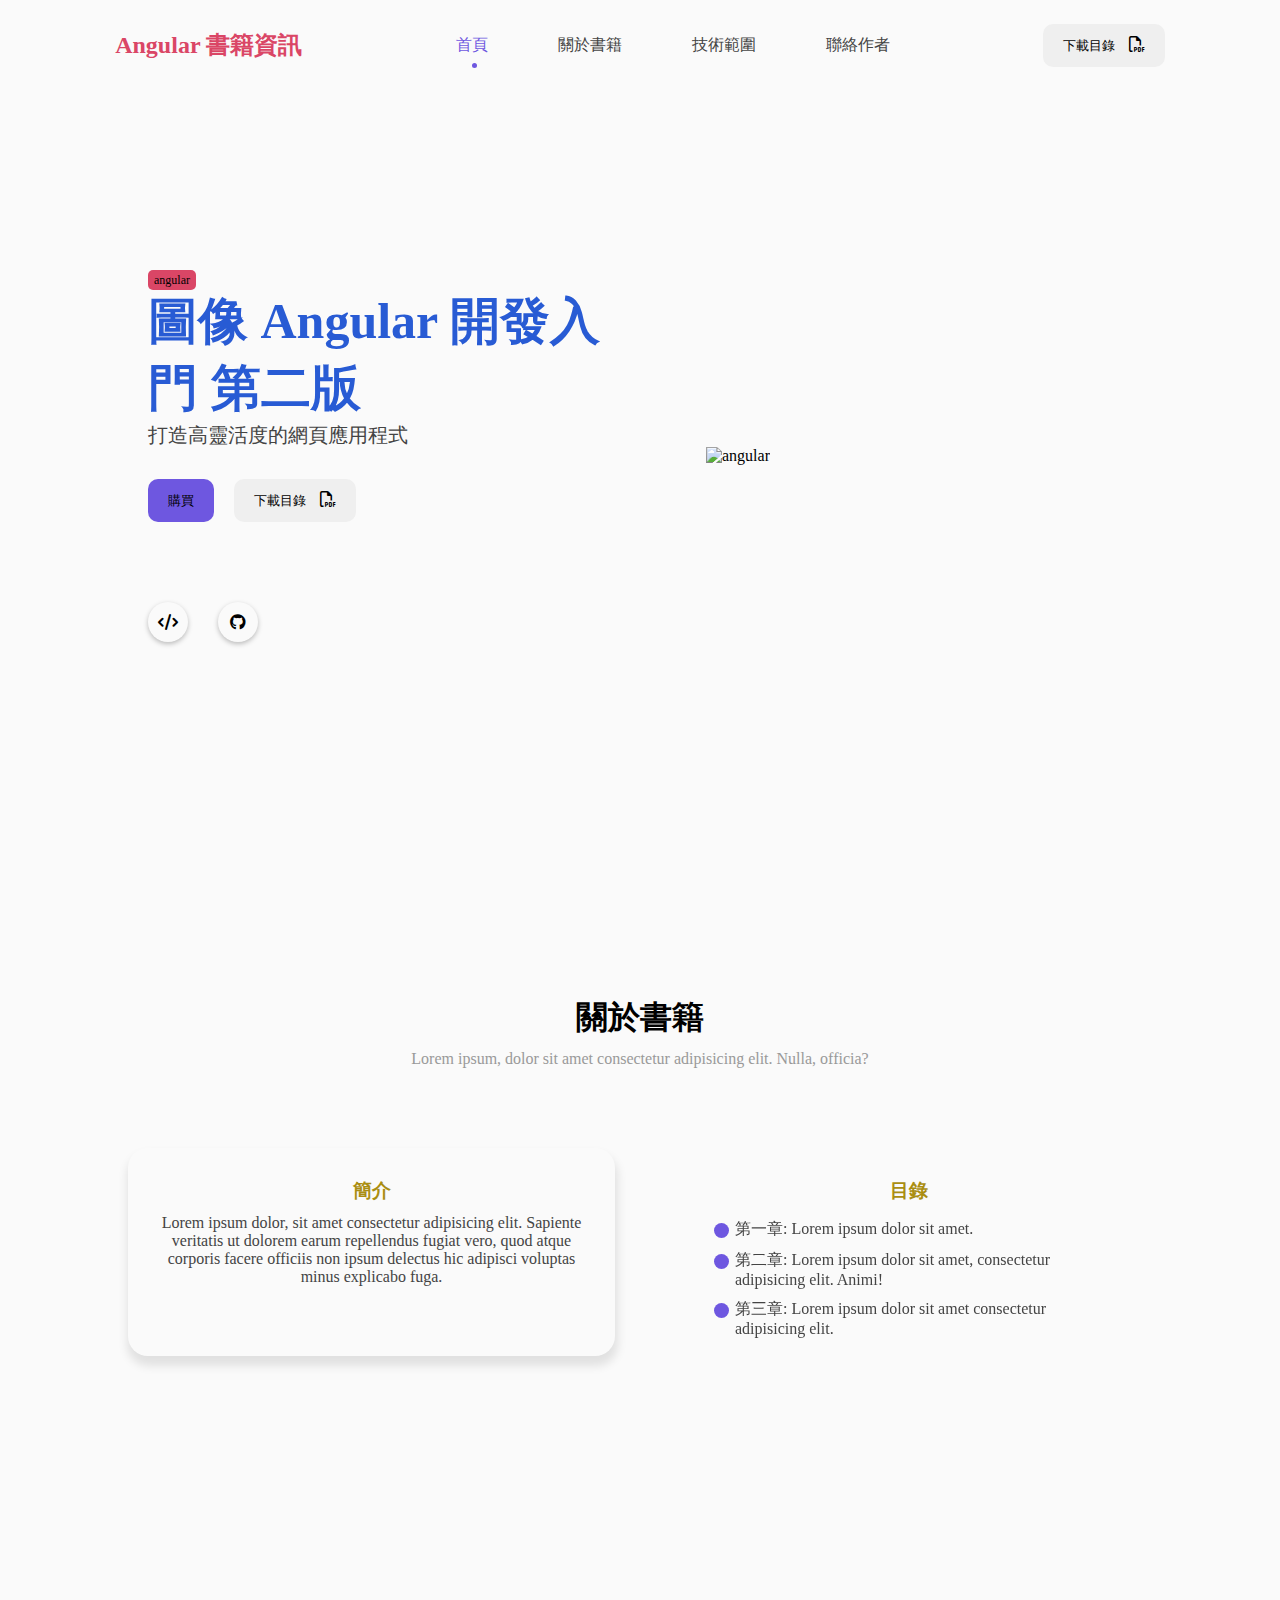
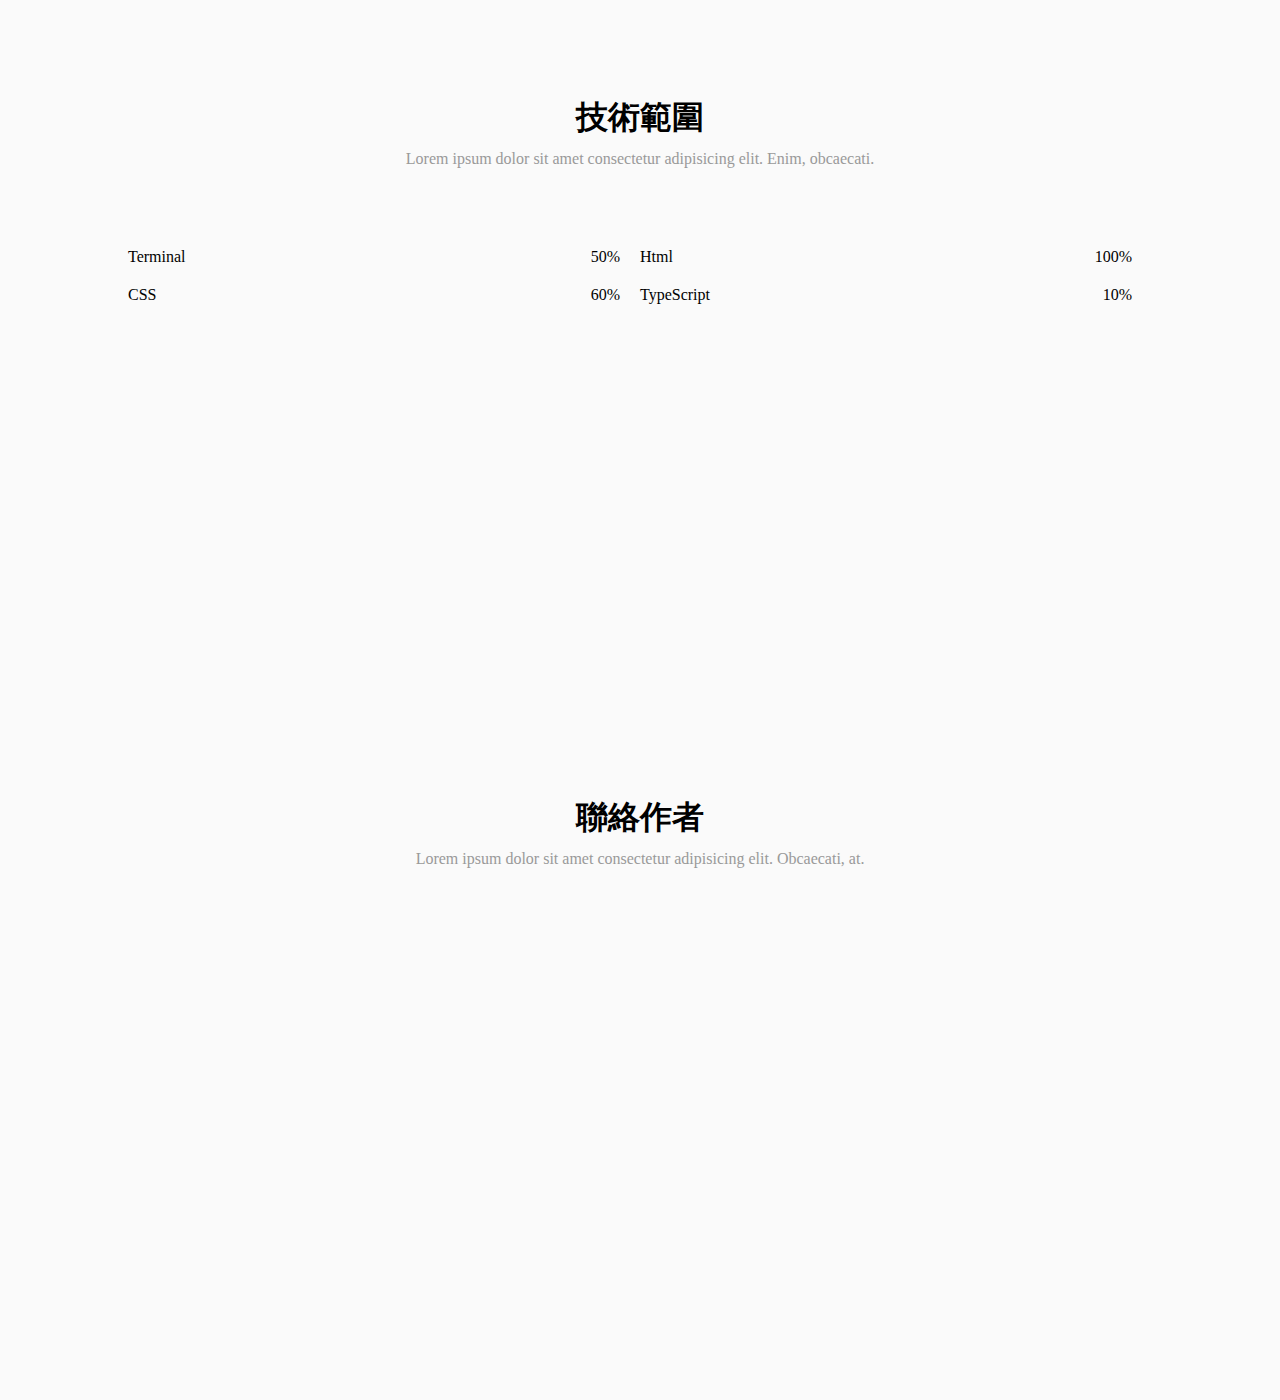
==== src/index.html @ 9b2cbb3c "feat(skill): 技術範圍項目樣式實作" ====
<!DOCTYPE html>
<html lang="en">
  <head>
    <meta charset="UTF-8" />
    <meta name="viewport" content="width=device-width, initial-scale=1.0" />
    <link rel="stylesheet" href="./style.min.css" />
    <link rel="stylesheet" href="https://cdnjs.cloudflare.com/ajax/libs/font-awesome/6.6.0/css/all.min.css" />
    <title>Angular 書籍資訊</title>
  </head>
  <body>
    <div class="container">
      <nav id="header">
        <div class="nav-logo">Angular 書籍資訊</div>
        <ul class="nav-menu">
          <li class="nav-item">
            <a href="#home" class="nav-link active-link">首頁</a>
          </li>
          <li class="nav-item">
            <a href="#book" class="nav-link">關於書籍</a>
          </li>
          <li class="nav-item">
            <a href="#skill" class="nav-link">技術範圍</a>
          </li>
          <li class="nav-item">
            <a href="#contact" class="nav-link">聯絡作者</a>
          </li>
        </ul>
        <div>
          <button class="btn">下載目錄 <i class="fa-regular fa-file-pdf"></i></button>
        </div>
      </nav>
      <main class="wrapper">
        <section id="home" class="home-box">
          <div class="home-text">
            <div class="tag"><span>angular</span></div>
            <div class="name">圖像 Angular 開發入門 第二版</div>
            <div class="subtitle">打造高靈活度的網頁應用程式</div>
            <div class="text-btn">
              <button type="button" class="btn blue-btn">購買</button>
              <button class="btn">下載目錄 <i class="fa-regular fa-file-pdf"></i></button>
            </div>
            <div class="icons">
              <div class="icon"><i class="fa-solid fa-code"></i></div>
              <div class="icon"><i class="fa-brands fa-github"></i></div>
            </div>
          </div>
          <div class="home-image">
            <div class="image">
              <img src="./assets/b.jpg" alt="angular" />
            </div>
          </div>
        </section>
        <section id="book" class="section">
          <div class="top-header">
            <h1>關於書籍</h1>
            <span>Lorem ipsum, dolor sit amet consectetur adipisicing elit. Nulla, officia?</span>
          </div>
          <div class="about-container">
            <div class="introduce">
              <div class="card">
                <h3>簡介</h3>
                <div>
                  Lorem ipsum dolor, sit amet consectetur adipisicing elit. Sapiente veritatis ut dolorem earum repellendus fugiat vero,
                  quod atque corporis facere officiis non ipsum delectus hic adipisci voluptas minus explicabo fuga.
                </div>
              </div>
            </div>
            <div class="contents">
              <div class="list">
                <h3>目錄</h3>
                <div class="item">第一章: Lorem ipsum dolor sit amet.</div>
                <div class="item">第二章: Lorem ipsum dolor sit amet, consectetur adipisicing elit. Animi!</div>
                <div class="item">第三章: Lorem ipsum dolor sit amet consectetur adipisicing elit.</div>
              </div>
            </div>
          </div>
        </section>
        <section id="skill" class="section">
          <div class="top-header">
            <h1>技術範圍</h1>
            <span>Lorem ipsum dolor sit amet consectetur adipisicing elit. Enim, obcaecati.</span>
          </div>
          <div class="skill-container">
            <div class="skill-item">
              <span class="skill">
                <span>Terminal</span>
                <span>50%</span>
              </span>
            </div>
            <div class="skill-item">
              <span class="skill">
                <span>Html</span>
                <span>100%</span>
              </span>
            </div>
            <div class="skill-item">
              <span class="skill">
                <span>CSS</span>
                <span>60%</span>
              </span>
            </div>
            <div class="skill-item">
              <span class="skill">
                <span>TypeScript</span>
                <span>10%</span>
              </span>
            </div>
          </div>
        </section>
        <section id="contact" class="section">
          <div class="top-header">
            <h1>聯絡作者</h1>
            <span>Lorem ipsum dolor sit amet consectetur adipisicing elit. Obcaecati, at.</span>
          </div>
        </section>
      </main>
    </div>
    <script src="./main.js"></script>
  </body>
</html>
---- src/style.min.css ----
nav{background-color:var(--body-color);position:fixed;width:100%;height:90px;line-height:90px;padding-inline:9vw;display:flex;justify-content:space-between}nav .nav-logo{font-size:24px;font-weight:600;color:var(--logo-color)}nav ul{display:flex;list-style:none}nav ul .nav-link{text-decoration:none;color:var(--text-color);font-weight:500;padding-inline:15px;margin-inline:20px}nav ul .active-link{position:relative;color:var(--first-color)}nav ul .active-link::after{position:absolute;content:"";width:5px;height:5px;background-color:var(--first-color);left:50%;bottom:-15px;border-radius:50%}.btn{font-weight:500;padding:12px 20px;background-color:#efefef;border:none;border-radius:10px;cursor:pointer}.btn:hover{background-color:var(--second-color);color:var(--withe-color)}.btn>i{margin-left:10px}.home-text{padding-left:20px;min-height:80vh;width:50%;display:flex;flex-direction:column;justify-content:center}.home-text .tag>span{background-color:var(--logo-color);color:var(--white-color);padding:3px 6px;font-size:12px;border-radius:5px}.home-text .name{font-size:50px;font-weight:600;color:var(--third-color)}.home-text .subtitle{font-size:20px;margin-bottom:30px;color:var(--text-color)}.home-text .text-btn{display:flex;gap:20px}.home-text .text-btn>.blue-btn{background-color:var(--first-color);color:var(--white-color)}.home-text .text-btn>.blue-btn:hover{background-color:var(--first-color)}.home-text .icons{display:flex;margin-top:5em;gap:30px}.home-text .icons .icon{display:flex;justify-content:center;align-items:center;width:40px;height:40px;border-radius:50%;box-shadow:0px 2px 5px 0px rgba(0,0,0,.25);cursor:pointer}.home-image{display:flex;justify-content:right;align-items:center;width:50%;min-height:80vh}.home-image .image{width:380px;margin:0 auto;overflow:hidden}.home-image .image img{width:380px}.about-container{display:flex;justify-content:space-between;width:100%;gap:50px}.about-container .introduce,.about-container .contents{width:50%}.about-container h3{margin-bottom:10px;font-style:20px;font-weight:600;color:var(--second-color)}.about-container .card{display:flex;align-items:center;flex-direction:column;padding:30px 20px 70px;width:100%;background-color:var(--white-color);border-radius:20px;box-shadow:1px 8px 10px 2px var(--first-shadow-color)}.about-container .card div{text-align:center;font-style:17px;color:var(--text-color)}.about-container .list{display:flex;flex-direction:column;padding:30px 65px 70px;width:100%}.about-container .list h3{text-align:center}.about-container .list .item{font-style:17px;padding:5px;color:var(--text-color);position:relative}.about-container .list .item::before{box-sizing:border-box;content:"";position:absolute;top:9px;left:-16px;width:15px;height:15px;border-radius:50px;background-color:var(--first-color)}.skill-container{display:flex;width:100%;gap:20px;flex-wrap:wrap}.skill-container .skill-item{flex-basis:calc(50% - 20px)}.skill-container .skill-item .skill{display:flex;justify-content:space-between;align-items:center}:root{--body-color: rgb(250, 250, 250);--logo-color: rgb(218, 70, 102);--withe-color: rgb(255, 255, 255);--text-color: rgb(68, 68, 68);--first-color: rgb(110, 87, 224);--first-color-hover: rgb(40, 91, 212);--first-shadow-color: rgba(0, 0, 0, 0.1);--second-color: rgb(170, 142, 18);--third-color: rgb(40, 91, 212)}html{scroll-behavior:smooth}body{background-color:var(--body-color)}body .container{width:100%}*{margin:0;padding:0;box-sizing:border-box}.wrapper{padding-inline:10vw}.wrapper .home-box{display:flex;padding-block:6em;height:100vh;min-height:700px}.wrapper .section{padding-block:6em;min-height:700px}.wrapper .section .top-header{text-align:center;margin-bottom:5em}.wrapper .section .top-header h1{font-weight:600;margin-bottom:10px}.wrapper .section .top-header span{color:#999}i{font-size:16px}/*# sourceMappingURL=style.min.css.map */
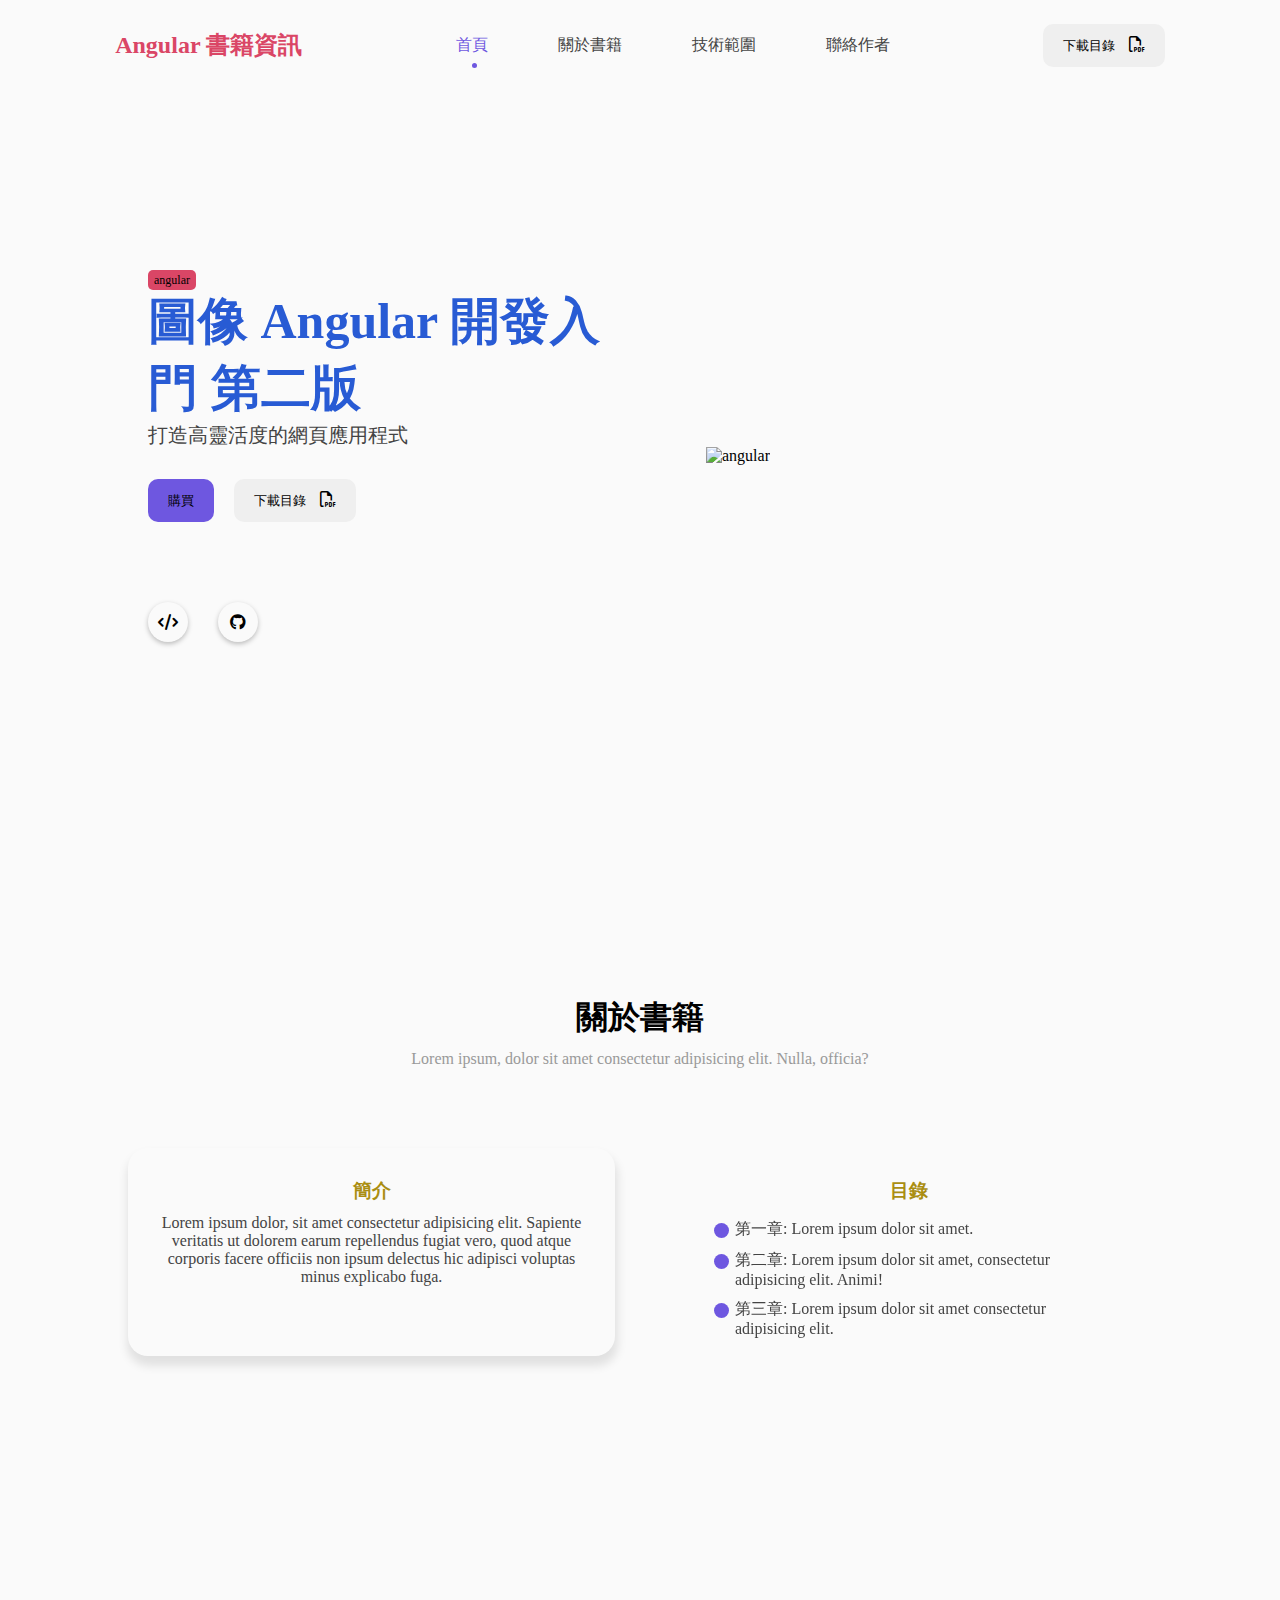
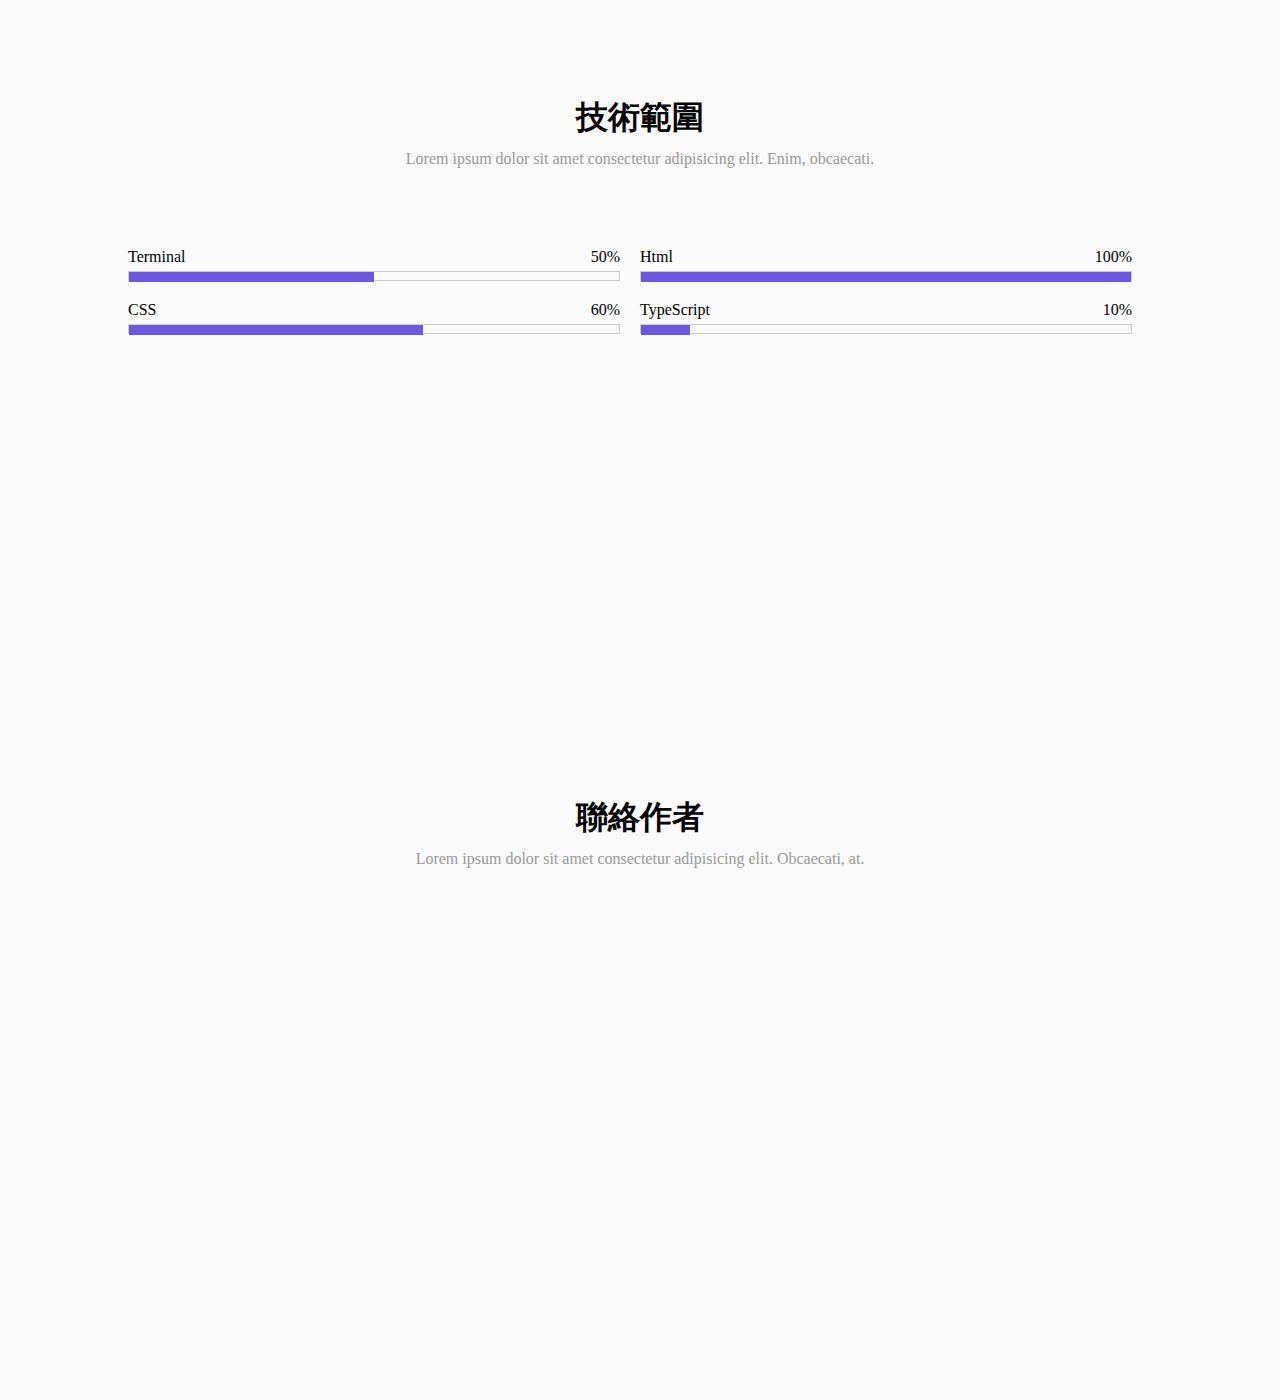
==== commit a4e1a94c: "feat(skill): 技術範圍進度條樣式實作" ====
--- a/src/index.html
+++ b/src/index.html
@@ -86,24 +86,36 @@
                 <span>Terminal</span>
                 <span>50%</span>
               </span>
+              <div class="progress-bar-wrap">
+                <div class="progress-bar" style="width: 50%"></div>
+              </div>
             </div>
             <div class="skill-item">
               <span class="skill">
                 <span>Html</span>
                 <span>100%</span>
               </span>
+              <div class="progress-bar-wrap">
+                <div class="progress-bar" style="width: 100%"></div>
+              </div>
             </div>
             <div class="skill-item">
               <span class="skill">
                 <span>CSS</span>
                 <span>60%</span>
               </span>
+              <div class="progress-bar-wrap">
+                <div class="progress-bar" style="width: 60%"></div>
+              </div>
             </div>
             <div class="skill-item">
               <span class="skill">
                 <span>TypeScript</span>
                 <span>10%</span>
               </span>
+              <div class="progress-bar-wrap">
+                <div class="progress-bar" style="width: 10%"></div>
+              </div>
             </div>
           </div>
         </section>
--- a/src/style.min.css
+++ b/src/style.min.css
@@ -1 +1 @@
-nav{background-color:var(--body-color);position:fixed;width:100%;height:90px;line-height:90px;padding-inline:9vw;display:flex;justify-content:space-between}nav .nav-logo{font-size:24px;font-weight:600;color:var(--logo-color)}nav ul{display:flex;list-style:none}nav ul .nav-link{text-decoration:none;color:var(--text-color);font-weight:500;padding-inline:15px;margin-inline:20px}nav ul .active-link{position:relative;color:var(--first-color)}nav ul .active-link::after{position:absolute;content:"";width:5px;height:5px;background-color:var(--first-color);left:50%;bottom:-15px;border-radius:50%}.btn{font-weight:500;padding:12px 20px;background-color:#efefef;border:none;border-radius:10px;cursor:pointer}.btn:hover{background-color:var(--second-color);color:var(--withe-color)}.btn>i{margin-left:10px}.home-text{padding-left:20px;min-height:80vh;width:50%;display:flex;flex-direction:column;justify-content:center}.home-text .tag>span{background-color:var(--logo-color);color:var(--white-color);padding:3px 6px;font-size:12px;border-radius:5px}.home-text .name{font-size:50px;font-weight:600;color:var(--third-color)}.home-text .subtitle{font-size:20px;margin-bottom:30px;color:var(--text-color)}.home-text .text-btn{display:flex;gap:20px}.home-text .text-btn>.blue-btn{background-color:var(--first-color);color:var(--white-color)}.home-text .text-btn>.blue-btn:hover{background-color:var(--first-color)}.home-text .icons{display:flex;margin-top:5em;gap:30px}.home-text .icons .icon{display:flex;justify-content:center;align-items:center;width:40px;height:40px;border-radius:50%;box-shadow:0px 2px 5px 0px rgba(0,0,0,.25);cursor:pointer}.home-image{display:flex;justify-content:right;align-items:center;width:50%;min-height:80vh}.home-image .image{width:380px;margin:0 auto;overflow:hidden}.home-image .image img{width:380px}.about-container{display:flex;justify-content:space-between;width:100%;gap:50px}.about-container .introduce,.about-container .contents{width:50%}.about-container h3{margin-bottom:10px;font-style:20px;font-weight:600;color:var(--second-color)}.about-container .card{display:flex;align-items:center;flex-direction:column;padding:30px 20px 70px;width:100%;background-color:var(--white-color);border-radius:20px;box-shadow:1px 8px 10px 2px var(--first-shadow-color)}.about-container .card div{text-align:center;font-style:17px;color:var(--text-color)}.about-container .list{display:flex;flex-direction:column;padding:30px 65px 70px;width:100%}.about-container .list h3{text-align:center}.about-container .list .item{font-style:17px;padding:5px;color:var(--text-color);position:relative}.about-container .list .item::before{box-sizing:border-box;content:"";position:absolute;top:9px;left:-16px;width:15px;height:15px;border-radius:50px;background-color:var(--first-color)}.skill-container{display:flex;width:100%;gap:20px;flex-wrap:wrap}.skill-container .skill-item{flex-basis:calc(50% - 20px)}.skill-container .skill-item .skill{display:flex;justify-content:space-between;align-items:center}:root{--body-color: rgb(250, 250, 250);--logo-color: rgb(218, 70, 102);--withe-color: rgb(255, 255, 255);--text-color: rgb(68, 68, 68);--first-color: rgb(110, 87, 224);--first-color-hover: rgb(40, 91, 212);--first-shadow-color: rgba(0, 0, 0, 0.1);--second-color: rgb(170, 142, 18);--third-color: rgb(40, 91, 212)}html{scroll-behavior:smooth}body{background-color:var(--body-color)}body .container{width:100%}*{margin:0;padding:0;box-sizing:border-box}.wrapper{padding-inline:10vw}.wrapper .home-box{display:flex;padding-block:6em;height:100vh;min-height:700px}.wrapper .section{padding-block:6em;min-height:700px}.wrapper .section .top-header{text-align:center;margin-bottom:5em}.wrapper .section .top-header h1{font-weight:600;margin-bottom:10px}.wrapper .section .top-header span{color:#999}i{font-size:16px}/*# sourceMappingURL=style.min.css.map */+nav{background-color:var(--body-color);position:fixed;width:100%;height:90px;line-height:90px;padding-inline:9vw;display:flex;justify-content:space-between}nav .nav-logo{font-size:24px;font-weight:600;color:var(--logo-color)}nav ul{display:flex;list-style:none}nav ul .nav-link{text-decoration:none;color:var(--text-color);font-weight:500;padding-inline:15px;margin-inline:20px}nav ul .active-link{position:relative;color:var(--first-color)}nav ul .active-link::after{position:absolute;content:"";width:5px;height:5px;background-color:var(--first-color);left:50%;bottom:-15px;border-radius:50%}.btn{font-weight:500;padding:12px 20px;background-color:#efefef;border:none;border-radius:10px;cursor:pointer}.btn:hover{background-color:var(--second-color);color:var(--withe-color)}.btn>i{margin-left:10px}.home-text{padding-left:20px;min-height:80vh;width:50%;display:flex;flex-direction:column;justify-content:center}.home-text .tag>span{background-color:var(--logo-color);color:var(--white-color);padding:3px 6px;font-size:12px;border-radius:5px}.home-text .name{font-size:50px;font-weight:600;color:var(--third-color)}.home-text .subtitle{font-size:20px;margin-bottom:30px;color:var(--text-color)}.home-text .text-btn{display:flex;gap:20px}.home-text .text-btn>.blue-btn{background-color:var(--first-color);color:var(--white-color)}.home-text .text-btn>.blue-btn:hover{background-color:var(--first-color)}.home-text .icons{display:flex;margin-top:5em;gap:30px}.home-text .icons .icon{display:flex;justify-content:center;align-items:center;width:40px;height:40px;border-radius:50%;box-shadow:0px 2px 5px 0px rgba(0,0,0,.25);cursor:pointer}.home-image{display:flex;justify-content:right;align-items:center;width:50%;min-height:80vh}.home-image .image{width:380px;margin:0 auto;overflow:hidden}.home-image .image img{width:380px}.about-container{display:flex;justify-content:space-between;width:100%;gap:50px}.about-container .introduce,.about-container .contents{width:50%}.about-container h3{margin-bottom:10px;font-style:20px;font-weight:600;color:var(--second-color)}.about-container .card{display:flex;align-items:center;flex-direction:column;padding:30px 20px 70px;width:100%;background-color:var(--white-color);border-radius:20px;box-shadow:1px 8px 10px 2px var(--first-shadow-color)}.about-container .card div{text-align:center;font-style:17px;color:var(--text-color)}.about-container .list{display:flex;flex-direction:column;padding:30px 65px 70px;width:100%}.about-container .list h3{text-align:center}.about-container .list .item{font-style:17px;padding:5px;color:var(--text-color);position:relative}.about-container .list .item::before{box-sizing:border-box;content:"";position:absolute;top:9px;left:-16px;width:15px;height:15px;border-radius:50px;background-color:var(--first-color)}.skill-container{display:flex;width:100%;gap:20px;flex-wrap:wrap}.skill-container .skill-item{flex-basis:calc(50% - 20px);display:flex;flex-direction:column;gap:5px}.skill-container .skill-item .skill{display:flex;justify-content:space-between;align-items:center}.skill-container .skill-item .progress-bar-wrap{height:10px;border:1px solid #ccc}.skill-container .skill-item .progress-bar-wrap .progress-bar{height:10px;background-color:var(--first-color)}:root{--body-color: rgb(250, 250, 250);--logo-color: rgb(218, 70, 102);--withe-color: rgb(255, 255, 255);--text-color: rgb(68, 68, 68);--first-color: rgb(110, 87, 224);--first-color-hover: rgb(40, 91, 212);--first-shadow-color: rgba(0, 0, 0, 0.1);--second-color: rgb(170, 142, 18);--third-color: rgb(40, 91, 212)}html{scroll-behavior:smooth}body{background-color:var(--body-color)}body .container{width:100%}*{margin:0;padding:0;box-sizing:border-box}.wrapper{padding-inline:10vw}.wrapper .home-box{display:flex;padding-block:6em;height:100vh;min-height:700px}.wrapper .section{padding-block:6em;min-height:700px}.wrapper .section .top-header{text-align:center;margin-bottom:5em}.wrapper .section .top-header h1{font-weight:600;margin-bottom:10px}.wrapper .section .top-header span{color:#999}i{font-size:16px}/*# sourceMappingURL=style.min.css.map */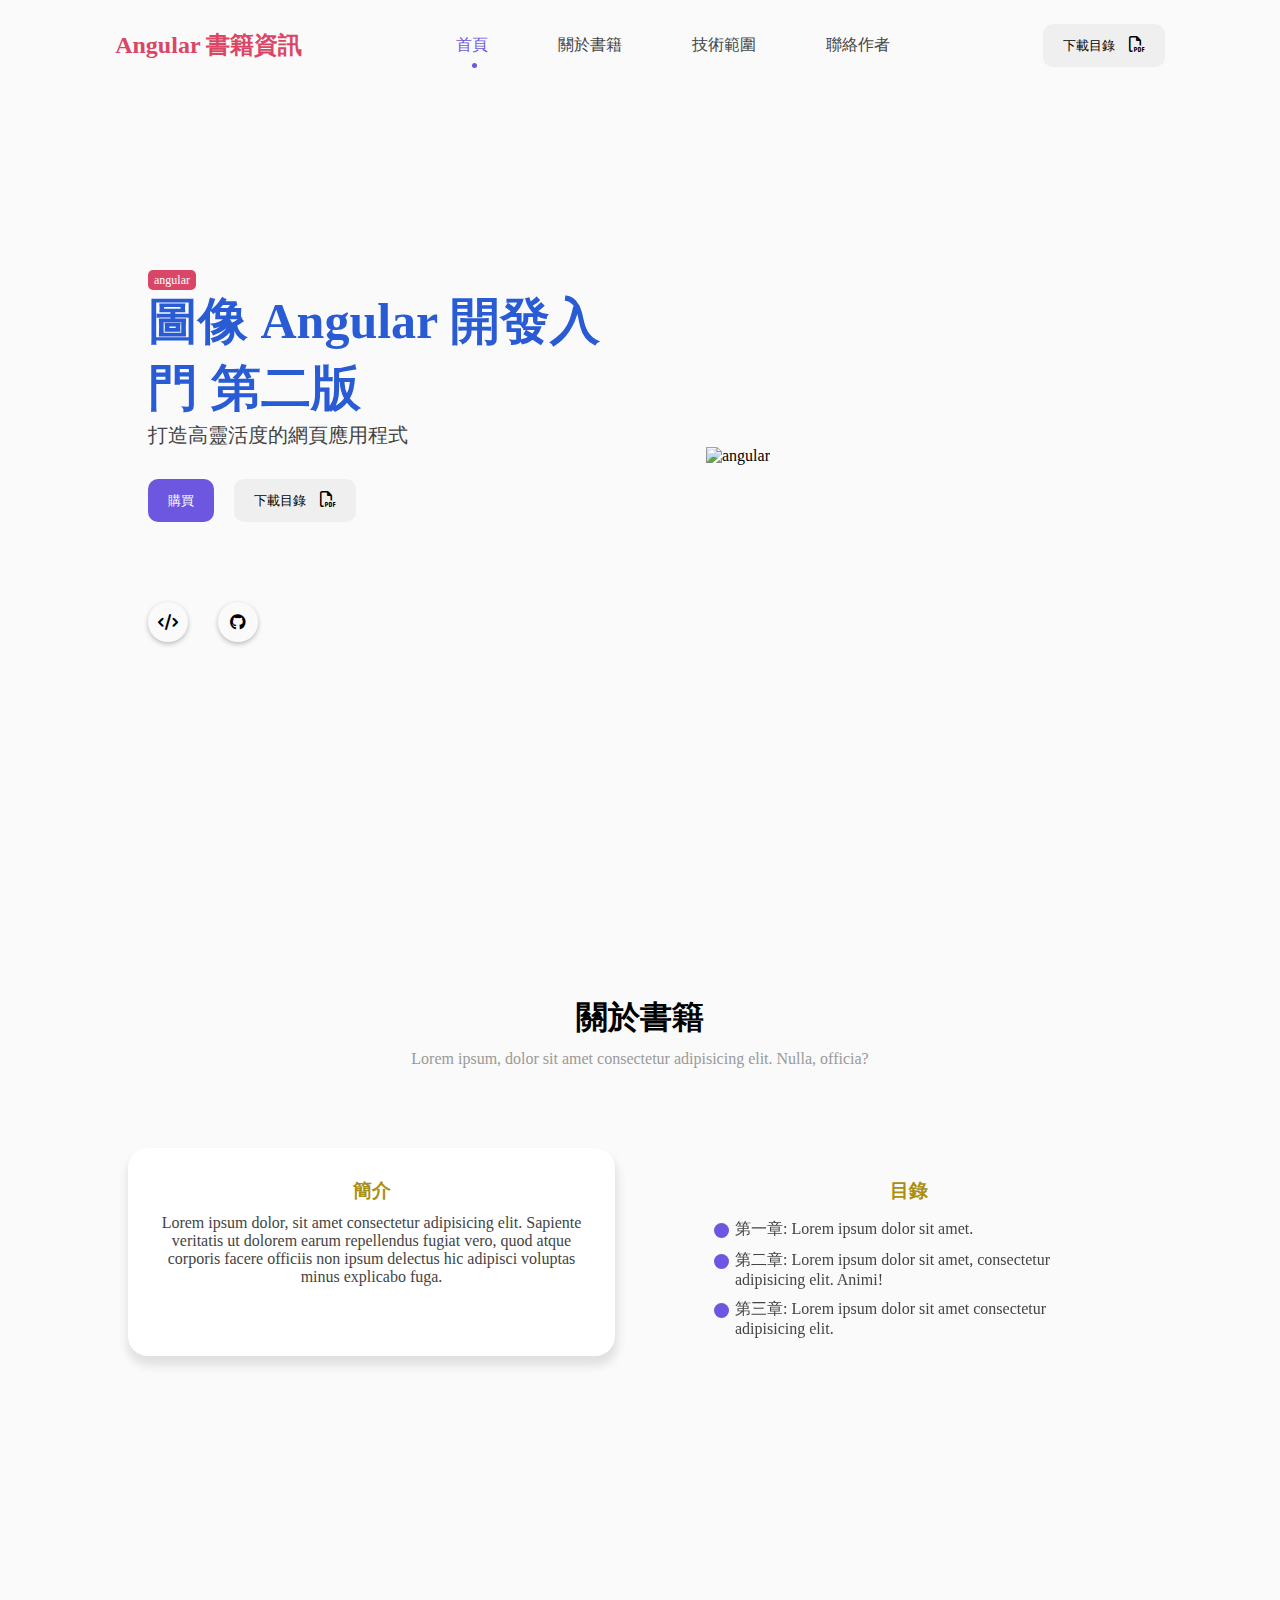
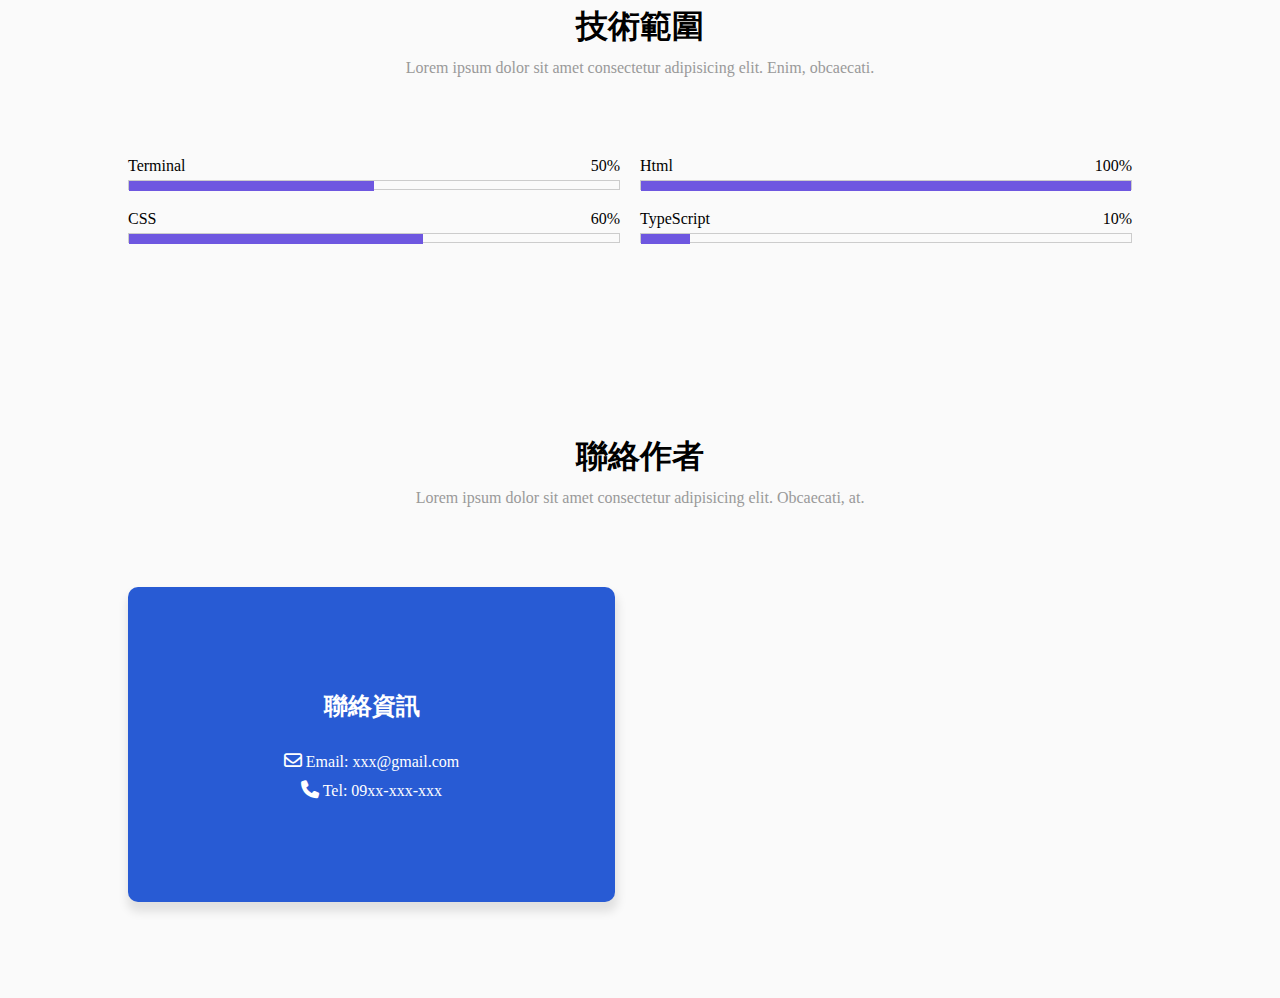
==== commit 06db0a54: "feat(contact): 關於作者區塊聯絡資訊實作" ====
--- a/src/index.html
+++ b/src/index.html
@@ -124,6 +124,16 @@
             <h1>聯絡作者</h1>
             <span>Lorem ipsum dolor sit amet consectetur adipisicing elit. Obcaecati, at.</span>
           </div>
+          <div class="contact-container">
+            <div class="info">
+              <div class="contact-info">
+                <h2>聯絡資訊</h2>
+                <div><i class="fa-regular fa-envelope"></i> Email: xxx@gmail.com</div>
+                <div><i class="fa-solid fa-phone"></i> Tel: 09xx-xxx-xxx</div>
+              </div>
+            </div>
+            <div class="form"></div>
+          </div>
         </section>
       </main>
     </div>
--- a/src/style.min.css
+++ b/src/style.min.css
@@ -1 +1 @@
-nav{background-color:var(--body-color);position:fixed;width:100%;height:90px;line-height:90px;padding-inline:9vw;display:flex;justify-content:space-between}nav .nav-logo{font-size:24px;font-weight:600;color:var(--logo-color)}nav ul{display:flex;list-style:none}nav ul .nav-link{text-decoration:none;color:var(--text-color);font-weight:500;padding-inline:15px;margin-inline:20px}nav ul .active-link{position:relative;color:var(--first-color)}nav ul .active-link::after{position:absolute;content:"";width:5px;height:5px;background-color:var(--first-color);left:50%;bottom:-15px;border-radius:50%}.btn{font-weight:500;padding:12px 20px;background-color:#efefef;border:none;border-radius:10px;cursor:pointer}.btn:hover{background-color:var(--second-color);color:var(--withe-color)}.btn>i{margin-left:10px}.home-text{padding-left:20px;min-height:80vh;width:50%;display:flex;flex-direction:column;justify-content:center}.home-text .tag>span{background-color:var(--logo-color);color:var(--white-color);padding:3px 6px;font-size:12px;border-radius:5px}.home-text .name{font-size:50px;font-weight:600;color:var(--third-color)}.home-text .subtitle{font-size:20px;margin-bottom:30px;color:var(--text-color)}.home-text .text-btn{display:flex;gap:20px}.home-text .text-btn>.blue-btn{background-color:var(--first-color);color:var(--white-color)}.home-text .text-btn>.blue-btn:hover{background-color:var(--first-color)}.home-text .icons{display:flex;margin-top:5em;gap:30px}.home-text .icons .icon{display:flex;justify-content:center;align-items:center;width:40px;height:40px;border-radius:50%;box-shadow:0px 2px 5px 0px rgba(0,0,0,.25);cursor:pointer}.home-image{display:flex;justify-content:right;align-items:center;width:50%;min-height:80vh}.home-image .image{width:380px;margin:0 auto;overflow:hidden}.home-image .image img{width:380px}.about-container{display:flex;justify-content:space-between;width:100%;gap:50px}.about-container .introduce,.about-container .contents{width:50%}.about-container h3{margin-bottom:10px;font-style:20px;font-weight:600;color:var(--second-color)}.about-container .card{display:flex;align-items:center;flex-direction:column;padding:30px 20px 70px;width:100%;background-color:var(--white-color);border-radius:20px;box-shadow:1px 8px 10px 2px var(--first-shadow-color)}.about-container .card div{text-align:center;font-style:17px;color:var(--text-color)}.about-container .list{display:flex;flex-direction:column;padding:30px 65px 70px;width:100%}.about-container .list h3{text-align:center}.about-container .list .item{font-style:17px;padding:5px;color:var(--text-color);position:relative}.about-container .list .item::before{box-sizing:border-box;content:"";position:absolute;top:9px;left:-16px;width:15px;height:15px;border-radius:50px;background-color:var(--first-color)}.skill-container{display:flex;width:100%;gap:20px;flex-wrap:wrap}.skill-container .skill-item{flex-basis:calc(50% - 20px);display:flex;flex-direction:column;gap:5px}.skill-container .skill-item .skill{display:flex;justify-content:space-between;align-items:center}.skill-container .skill-item .progress-bar-wrap{height:10px;border:1px solid #ccc}.skill-container .skill-item .progress-bar-wrap .progress-bar{height:10px;background-color:var(--first-color)}:root{--body-color: rgb(250, 250, 250);--logo-color: rgb(218, 70, 102);--withe-color: rgb(255, 255, 255);--text-color: rgb(68, 68, 68);--first-color: rgb(110, 87, 224);--first-color-hover: rgb(40, 91, 212);--first-shadow-color: rgba(0, 0, 0, 0.1);--second-color: rgb(170, 142, 18);--third-color: rgb(40, 91, 212)}html{scroll-behavior:smooth}body{background-color:var(--body-color)}body .container{width:100%}*{margin:0;padding:0;box-sizing:border-box}.wrapper{padding-inline:10vw}.wrapper .home-box{display:flex;padding-block:6em;height:100vh;min-height:700px}.wrapper .section{padding-block:6em;min-height:700px}.wrapper .section .top-header{text-align:center;margin-bottom:5em}.wrapper .section .top-header h1{font-weight:600;margin-bottom:10px}.wrapper .section .top-header span{color:#999}i{font-size:16px}/*# sourceMappingURL=style.min.css.map */+nav{background-color:var(--body-color);position:fixed;width:100%;height:90px;line-height:90px;padding-inline:9vw;display:flex;justify-content:space-between}nav .nav-logo{font-size:24px;font-weight:600;color:var(--logo-color)}nav ul{display:flex;list-style:none}nav ul .nav-link{text-decoration:none;color:var(--text-color);font-weight:500;padding-inline:15px;margin-inline:20px}nav ul .active-link{position:relative;color:var(--first-color)}nav ul .active-link::after{position:absolute;content:"";width:5px;height:5px;background-color:var(--first-color);left:50%;bottom:-15px;border-radius:50%}.btn{font-weight:500;padding:12px 20px;background-color:#efefef;border:none;border-radius:10px;cursor:pointer}.btn:hover{background-color:var(--second-color);color:var(--withe-color)}.btn>i{margin-left:10px}.home-text{padding-left:20px;min-height:80vh;width:50%;display:flex;flex-direction:column;justify-content:center}.home-text .tag>span{background-color:var(--logo-color);color:var(--white-color);padding:3px 6px;font-size:12px;border-radius:5px}.home-text .name{font-size:50px;font-weight:600;color:var(--third-color)}.home-text .subtitle{font-size:20px;margin-bottom:30px;color:var(--text-color)}.home-text .text-btn{display:flex;gap:20px}.home-text .text-btn>.blue-btn{background-color:var(--first-color);color:var(--white-color)}.home-text .text-btn>.blue-btn:hover{background-color:var(--first-color)}.home-text .icons{display:flex;margin-top:5em;gap:30px}.home-text .icons .icon{display:flex;justify-content:center;align-items:center;width:40px;height:40px;border-radius:50%;box-shadow:0px 2px 5px 0px rgba(0,0,0,.25);cursor:pointer}.home-image{display:flex;justify-content:right;align-items:center;width:50%;min-height:80vh}.home-image .image{width:380px;margin:0 auto;overflow:hidden}.home-image .image img{width:380px}.about-container{display:flex;justify-content:space-between;width:100%;gap:50px}.about-container .introduce,.about-container .contents{width:50%}.about-container h3{margin-bottom:10px;font-style:20px;font-weight:600;color:var(--second-color)}.about-container .card{display:flex;align-items:center;flex-direction:column;padding:30px 20px 70px;width:100%;background-color:var(--white-color);border-radius:20px;box-shadow:1px 8px 10px 2px var(--first-shadow-color)}.about-container .card div{text-align:center;font-style:17px;color:var(--text-color)}.about-container .list{display:flex;flex-direction:column;padding:30px 65px 70px;width:100%}.about-container .list h3{text-align:center}.about-container .list .item{font-style:17px;padding:5px;color:var(--text-color);position:relative}.about-container .list .item::before{box-sizing:border-box;content:"";position:absolute;top:9px;left:-16px;width:15px;height:15px;border-radius:50px;background-color:var(--first-color)}.skill-container{display:flex;width:100%;gap:20px;flex-wrap:wrap}.skill-container .skill-item{flex-basis:calc(50% - 20px);display:flex;flex-direction:column;gap:5px}.skill-container .skill-item .skill{display:flex;justify-content:space-between;align-items:center}.skill-container .skill-item .progress-bar-wrap{height:10px;border:1px solid #ccc}.skill-container .skill-item .progress-bar-wrap .progress-bar{height:10px;background-color:var(--first-color)}.contact-container{display:flex;justify-content:space-between;width:100%;gap:50px}.contact-container .info,.contact-container .form{width:50%}.contact-container .contact-info{display:flex;flex-direction:column;justify-content:center;align-items:center;padding:20px 30px;width:100%;height:315px;background-color:var(--third-color);color:var(--white-color);border-radius:10px;gap:10px;box-shadow:1px 8px 10px 2px var(--first-shadow-color)}.contact-container .contact-info>h2{margin-bottom:20px}.contact-container .contact-info i{font-size:18px}:root{--body-color: rgb(250, 250, 250);--logo-color: rgb(218, 70, 102);--white-color: rgb(255, 255, 255);--text-color: rgb(68, 68, 68);--first-color: rgb(110, 87, 224);--first-color-hover: rgb(40, 91, 212);--first-shadow-color: rgba(0, 0, 0, 0.1);--second-color: rgb(170, 142, 18);--third-color: rgb(40, 91, 212)}html{scroll-behavior:smooth}body{background-color:var(--body-color)}body .container{width:100%}*{margin:0;padding:0;box-sizing:border-box}.wrapper{padding-inline:10vw}.wrapper .home-box{display:flex;padding-block:6em;height:100vh;min-height:700px}.wrapper .section{padding-block:6em}.wrapper .section .top-header{text-align:center;margin-bottom:5em}.wrapper .section .top-header h1{font-weight:600;margin-bottom:10px}.wrapper .section .top-header span{color:#999}i{font-size:16px}/*# sourceMappingURL=style.min.css.map */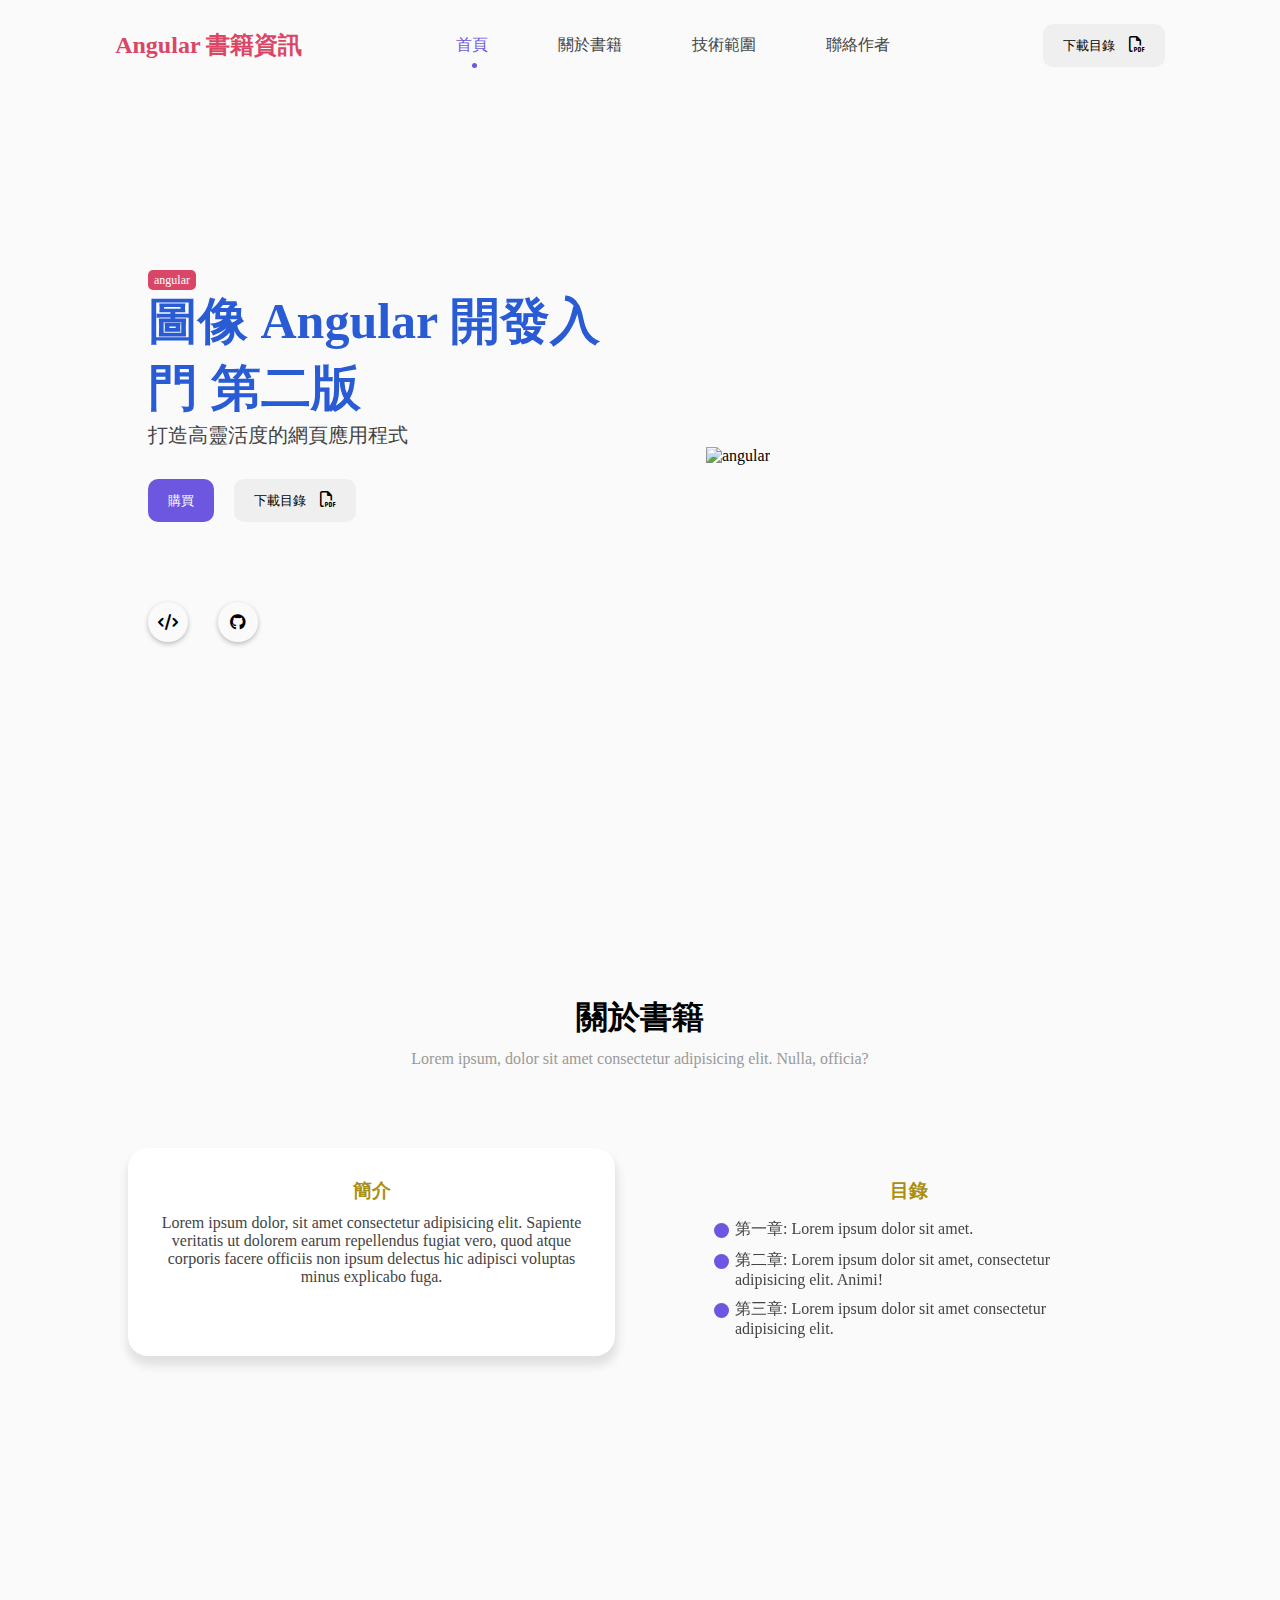
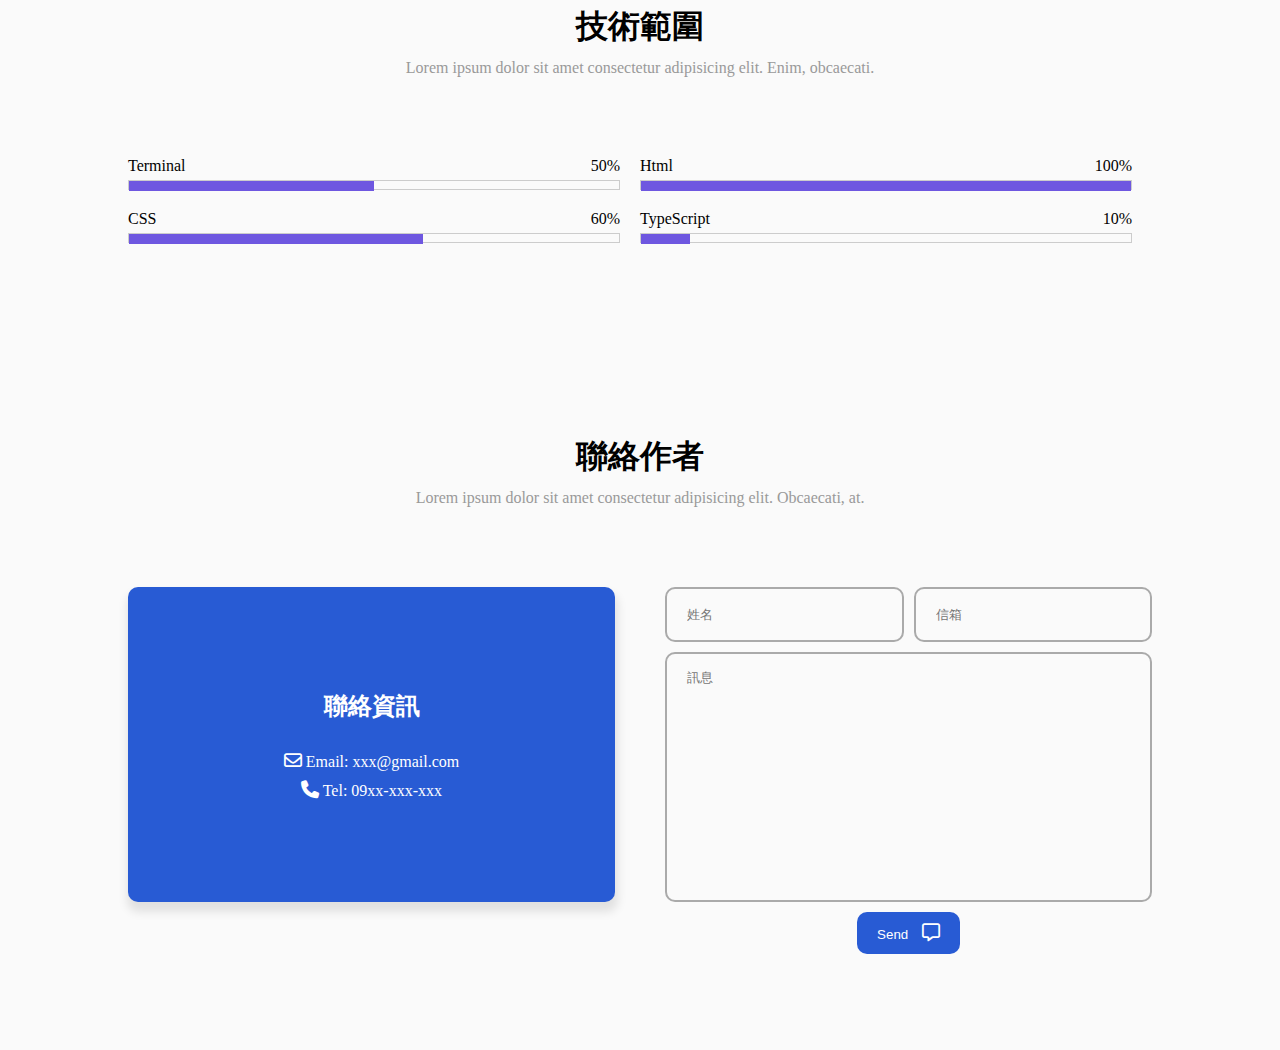
==== commit 0a6b8c6d: "feat(contact): 聯絡作者表單樣式實作" ====
--- a/src/index.html
+++ b/src/index.html
@@ -132,7 +132,12 @@
                 <div><i class="fa-solid fa-phone"></i> Tel: 09xx-xxx-xxx</div>
               </div>
             </div>
-            <div class="form"></div>
+            <div class="form">
+              <input type="text" placeholder="姓名" />
+              <input type="email" placeholder="信箱" />
+              <textarea placeholder="訊息"></textarea>
+              <button type="button" class="btn">Send <i class="fa-regular fa-message"></i></button>
+            </div>
           </div>
         </section>
       </main>
--- a/src/style.min.css
+++ b/src/style.min.css
@@ -1 +1 @@
-nav{background-color:var(--body-color);position:fixed;width:100%;height:90px;line-height:90px;padding-inline:9vw;display:flex;justify-content:space-between}nav .nav-logo{font-size:24px;font-weight:600;color:var(--logo-color)}nav ul{display:flex;list-style:none}nav ul .nav-link{text-decoration:none;color:var(--text-color);font-weight:500;padding-inline:15px;margin-inline:20px}nav ul .active-link{position:relative;color:var(--first-color)}nav ul .active-link::after{position:absolute;content:"";width:5px;height:5px;background-color:var(--first-color);left:50%;bottom:-15px;border-radius:50%}.btn{font-weight:500;padding:12px 20px;background-color:#efefef;border:none;border-radius:10px;cursor:pointer}.btn:hover{background-color:var(--second-color);color:var(--withe-color)}.btn>i{margin-left:10px}.home-text{padding-left:20px;min-height:80vh;width:50%;display:flex;flex-direction:column;justify-content:center}.home-text .tag>span{background-color:var(--logo-color);color:var(--white-color);padding:3px 6px;font-size:12px;border-radius:5px}.home-text .name{font-size:50px;font-weight:600;color:var(--third-color)}.home-text .subtitle{font-size:20px;margin-bottom:30px;color:var(--text-color)}.home-text .text-btn{display:flex;gap:20px}.home-text .text-btn>.blue-btn{background-color:var(--first-color);color:var(--white-color)}.home-text .text-btn>.blue-btn:hover{background-color:var(--first-color)}.home-text .icons{display:flex;margin-top:5em;gap:30px}.home-text .icons .icon{display:flex;justify-content:center;align-items:center;width:40px;height:40px;border-radius:50%;box-shadow:0px 2px 5px 0px rgba(0,0,0,.25);cursor:pointer}.home-image{display:flex;justify-content:right;align-items:center;width:50%;min-height:80vh}.home-image .image{width:380px;margin:0 auto;overflow:hidden}.home-image .image img{width:380px}.about-container{display:flex;justify-content:space-between;width:100%;gap:50px}.about-container .introduce,.about-container .contents{width:50%}.about-container h3{margin-bottom:10px;font-style:20px;font-weight:600;color:var(--second-color)}.about-container .card{display:flex;align-items:center;flex-direction:column;padding:30px 20px 70px;width:100%;background-color:var(--white-color);border-radius:20px;box-shadow:1px 8px 10px 2px var(--first-shadow-color)}.about-container .card div{text-align:center;font-style:17px;color:var(--text-color)}.about-container .list{display:flex;flex-direction:column;padding:30px 65px 70px;width:100%}.about-container .list h3{text-align:center}.about-container .list .item{font-style:17px;padding:5px;color:var(--text-color);position:relative}.about-container .list .item::before{box-sizing:border-box;content:"";position:absolute;top:9px;left:-16px;width:15px;height:15px;border-radius:50px;background-color:var(--first-color)}.skill-container{display:flex;width:100%;gap:20px;flex-wrap:wrap}.skill-container .skill-item{flex-basis:calc(50% - 20px);display:flex;flex-direction:column;gap:5px}.skill-container .skill-item .skill{display:flex;justify-content:space-between;align-items:center}.skill-container .skill-item .progress-bar-wrap{height:10px;border:1px solid #ccc}.skill-container .skill-item .progress-bar-wrap .progress-bar{height:10px;background-color:var(--first-color)}.contact-container{display:flex;justify-content:space-between;width:100%;gap:50px}.contact-container .info,.contact-container .form{width:50%}.contact-container .contact-info{display:flex;flex-direction:column;justify-content:center;align-items:center;padding:20px 30px;width:100%;height:315px;background-color:var(--third-color);color:var(--white-color);border-radius:10px;gap:10px;box-shadow:1px 8px 10px 2px var(--first-shadow-color)}.contact-container .contact-info>h2{margin-bottom:20px}.contact-container .contact-info i{font-size:18px}:root{--body-color: rgb(250, 250, 250);--logo-color: rgb(218, 70, 102);--white-color: rgb(255, 255, 255);--text-color: rgb(68, 68, 68);--first-color: rgb(110, 87, 224);--first-color-hover: rgb(40, 91, 212);--first-shadow-color: rgba(0, 0, 0, 0.1);--second-color: rgb(170, 142, 18);--third-color: rgb(40, 91, 212)}html{scroll-behavior:smooth}body{background-color:var(--body-color)}body .container{width:100%}*{margin:0;padding:0;box-sizing:border-box}.wrapper{padding-inline:10vw}.wrapper .home-box{display:flex;padding-block:6em;height:100vh;min-height:700px}.wrapper .section{padding-block:6em}.wrapper .section .top-header{text-align:center;margin-bottom:5em}.wrapper .section .top-header h1{font-weight:600;margin-bottom:10px}.wrapper .section .top-header span{color:#999}i{font-size:16px}/*# sourceMappingURL=style.min.css.map */+nav{background-color:var(--body-color);position:fixed;width:100%;height:90px;line-height:90px;padding-inline:9vw;display:flex;justify-content:space-between}nav .nav-logo{font-size:24px;font-weight:600;color:var(--logo-color)}nav ul{display:flex;list-style:none}nav ul .nav-link{text-decoration:none;color:var(--text-color);font-weight:500;padding-inline:15px;margin-inline:20px}nav ul .active-link{position:relative;color:var(--first-color)}nav ul .active-link::after{position:absolute;content:"";width:5px;height:5px;background-color:var(--first-color);left:50%;bottom:-15px;border-radius:50%}.btn{font-weight:500;padding:12px 20px;background-color:#efefef;border:none;border-radius:10px;cursor:pointer}.btn:hover{background-color:var(--second-color);color:var(--withe-color)}.btn>i{margin-left:10px}.home-text{padding-left:20px;min-height:80vh;width:50%;display:flex;flex-direction:column;justify-content:center}.home-text .tag>span{background-color:var(--logo-color);color:var(--white-color);padding:3px 6px;font-size:12px;border-radius:5px}.home-text .name{font-size:50px;font-weight:600;color:var(--third-color)}.home-text .subtitle{font-size:20px;margin-bottom:30px;color:var(--text-color)}.home-text .text-btn{display:flex;gap:20px}.home-text .text-btn>.blue-btn{background-color:var(--first-color);color:var(--white-color)}.home-text .text-btn>.blue-btn:hover{background-color:var(--first-color)}.home-text .icons{display:flex;margin-top:5em;gap:30px}.home-text .icons .icon{display:flex;justify-content:center;align-items:center;width:40px;height:40px;border-radius:50%;box-shadow:0px 2px 5px 0px rgba(0,0,0,.25);cursor:pointer}.home-image{display:flex;justify-content:right;align-items:center;width:50%;min-height:80vh}.home-image .image{width:380px;margin:0 auto;overflow:hidden}.home-image .image img{width:380px}.about-container{display:flex;justify-content:space-between;width:100%;gap:50px}.about-container .introduce,.about-container .contents{width:50%}.about-container h3{margin-bottom:10px;font-style:20px;font-weight:600;color:var(--second-color)}.about-container .card{display:flex;align-items:center;flex-direction:column;padding:30px 20px 70px;width:100%;background-color:var(--white-color);border-radius:20px;box-shadow:1px 8px 10px 2px var(--first-shadow-color)}.about-container .card div{text-align:center;font-style:17px;color:var(--text-color)}.about-container .list{display:flex;flex-direction:column;padding:30px 65px 70px;width:100%}.about-container .list h3{text-align:center}.about-container .list .item{font-style:17px;padding:5px;color:var(--text-color);position:relative}.about-container .list .item::before{box-sizing:border-box;content:"";position:absolute;top:9px;left:-16px;width:15px;height:15px;border-radius:50px;background-color:var(--first-color)}.skill-container{display:flex;width:100%;gap:20px;flex-wrap:wrap}.skill-container .skill-item{flex-basis:calc(50% - 20px);display:flex;flex-direction:column;gap:5px}.skill-container .skill-item .skill{display:flex;justify-content:space-between;align-items:center}.skill-container .skill-item .progress-bar-wrap{height:10px;border:1px solid #ccc}.skill-container .skill-item .progress-bar-wrap .progress-bar{height:10px;background-color:var(--first-color)}.contact-container{display:flex;justify-content:space-between;width:100%;gap:50px}.contact-container .info,.contact-container .form{width:50%}.contact-container .contact-info{display:flex;flex-direction:column;justify-content:center;align-items:center;padding:20px 30px;width:100%;height:315px;background-color:var(--third-color);color:var(--white-color);border-radius:10px;gap:10px;box-shadow:1px 8px 10px 2px var(--first-shadow-color)}.contact-container .contact-info>h2{margin-bottom:20px}.contact-container .contact-info i{font-size:18px}.contact-container .form{display:grid;grid-template-columns:repeat(2, 1fr);grid-template-rows:55px 250px 1fr;gap:10px}.contact-container .form input,.contact-container .form textarea{background:rgba(0,0,0,0);border:2px solid #aaa;border-radius:10px;padding:15px 20px;outline:none}.contact-container .form input{padding:15px 20px}.contact-container .form textarea{grid-column:1/3;resize:none}.contact-container .form .btn{margin:0 auto;grid-column:1/3;background-color:var(--third-color);color:var(--white-color)}.contact-container .form .btn i{font-size:18px}:root{--body-color: rgb(250, 250, 250);--logo-color: rgb(218, 70, 102);--white-color: rgb(255, 255, 255);--text-color: rgb(68, 68, 68);--first-color: rgb(110, 87, 224);--first-color-hover: rgb(40, 91, 212);--first-shadow-color: rgba(0, 0, 0, 0.1);--second-color: rgb(170, 142, 18);--third-color: rgb(40, 91, 212)}html{scroll-behavior:smooth}body{background-color:var(--body-color)}body .container{width:100%}*{margin:0;padding:0;box-sizing:border-box}.wrapper{padding-inline:10vw}.wrapper .home-box{display:flex;padding-block:6em;height:100vh;min-height:700px}.wrapper .section{padding-block:6em}.wrapper .section .top-header{text-align:center;margin-bottom:5em}.wrapper .section .top-header h1{font-weight:600;margin-bottom:10px}.wrapper .section .top-header span{color:#999}i{font-size:16px}/*# sourceMappingURL=style.min.css.map */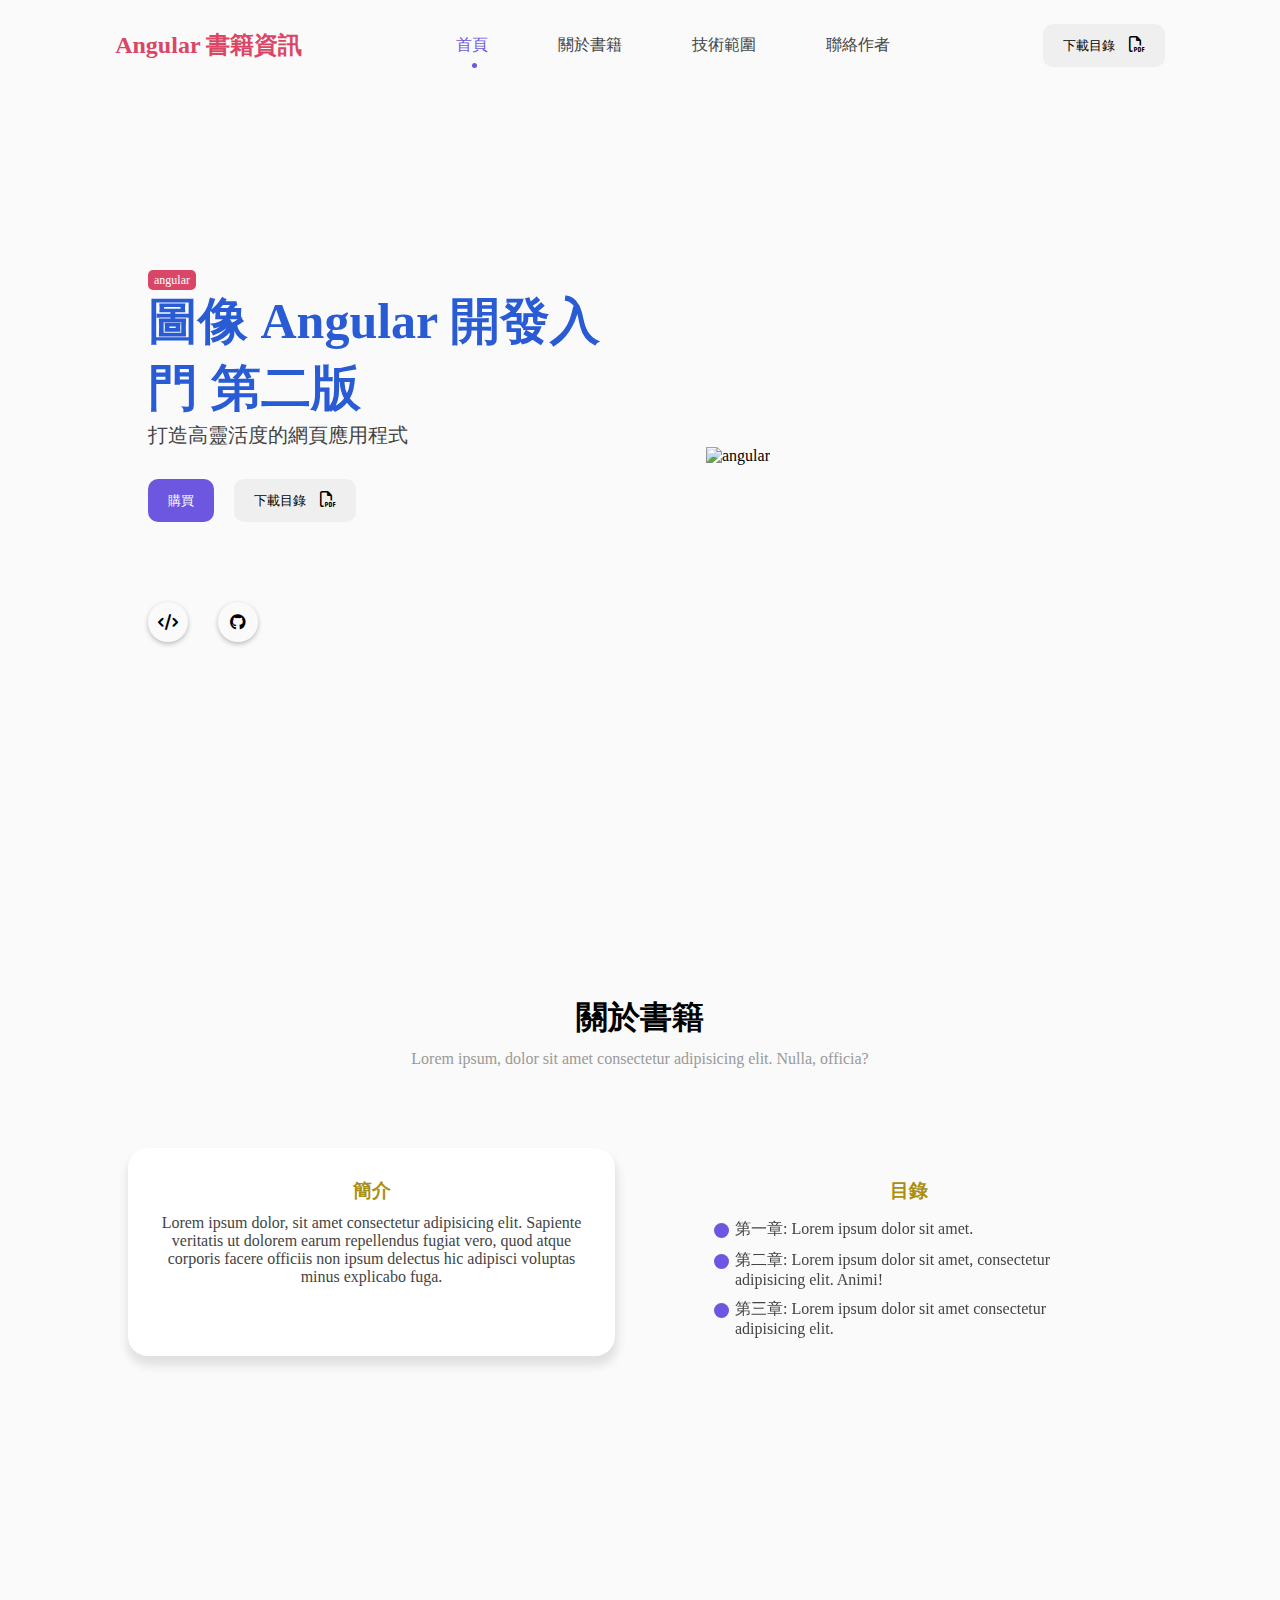
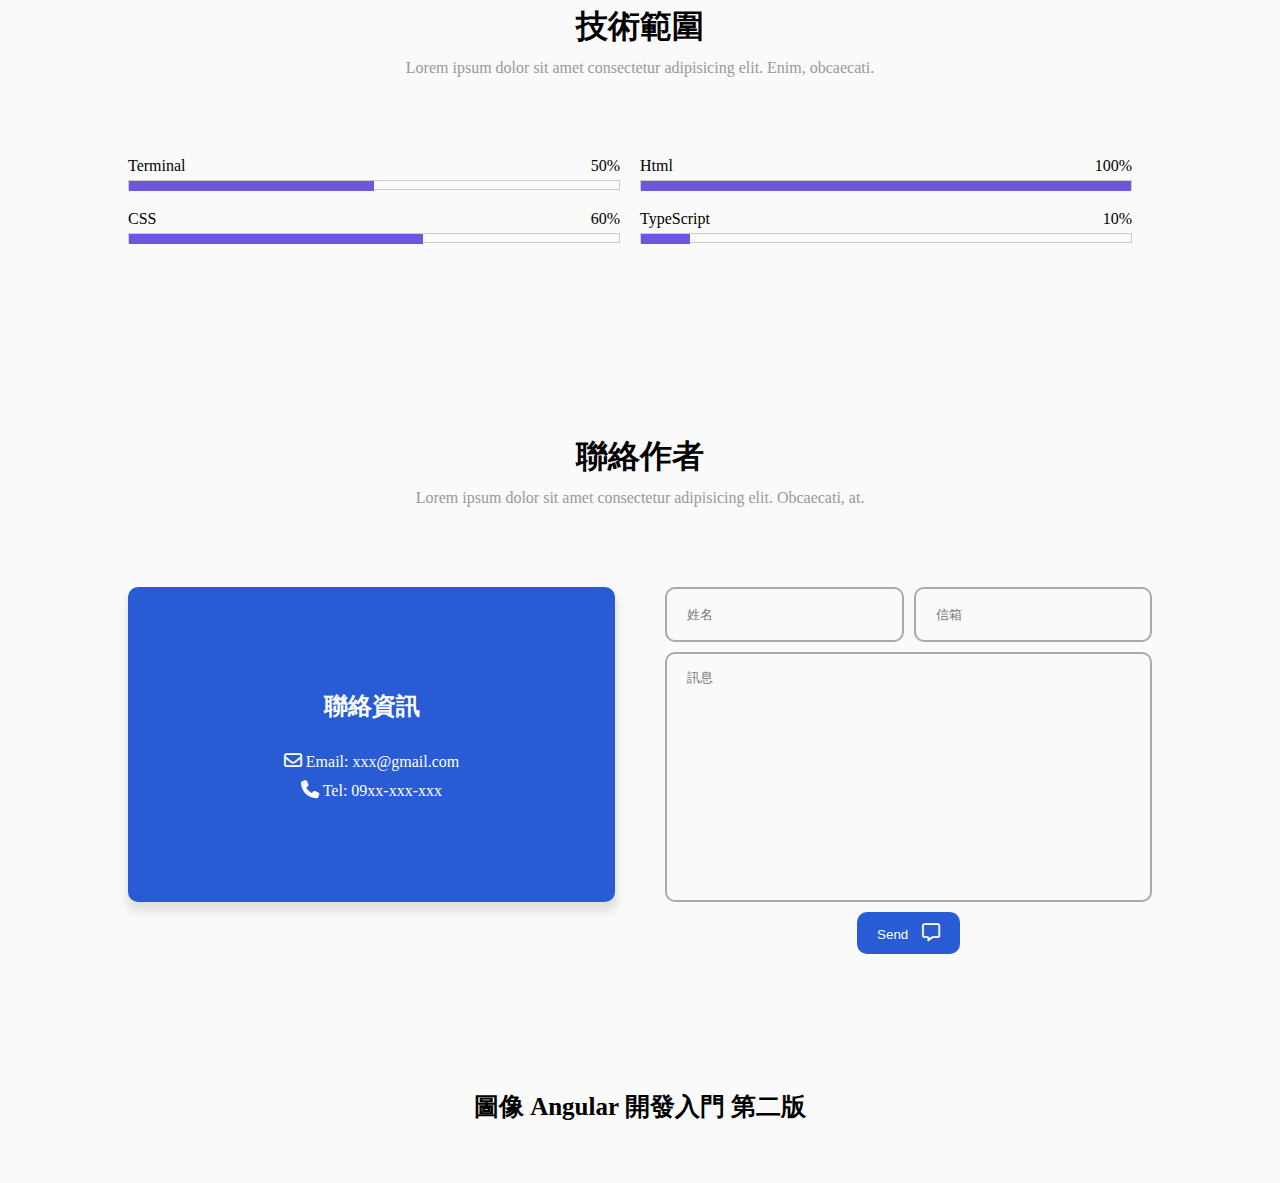
==== commit 79ec669a: "feat(footer): 頁尾標題文字樣式實作" ====
--- a/src/index.html
+++ b/src/index.html
@@ -141,6 +141,9 @@
           </div>
         </section>
       </main>
+      <footer>
+        <div class="top-footer">圖像 Angular 開發入門 第二版</div>
+      </footer>
     </div>
     <script src="./main.js"></script>
   </body>
--- a/src/style.min.css
+++ b/src/style.min.css
@@ -1 +1 @@
-nav{background-color:var(--body-color);position:fixed;width:100%;height:90px;line-height:90px;padding-inline:9vw;display:flex;justify-content:space-between}nav .nav-logo{font-size:24px;font-weight:600;color:var(--logo-color)}nav ul{display:flex;list-style:none}nav ul .nav-link{text-decoration:none;color:var(--text-color);font-weight:500;padding-inline:15px;margin-inline:20px}nav ul .active-link{position:relative;color:var(--first-color)}nav ul .active-link::after{position:absolute;content:"";width:5px;height:5px;background-color:var(--first-color);left:50%;bottom:-15px;border-radius:50%}.btn{font-weight:500;padding:12px 20px;background-color:#efefef;border:none;border-radius:10px;cursor:pointer}.btn:hover{background-color:var(--second-color);color:var(--withe-color)}.btn>i{margin-left:10px}.home-text{padding-left:20px;min-height:80vh;width:50%;display:flex;flex-direction:column;justify-content:center}.home-text .tag>span{background-color:var(--logo-color);color:var(--white-color);padding:3px 6px;font-size:12px;border-radius:5px}.home-text .name{font-size:50px;font-weight:600;color:var(--third-color)}.home-text .subtitle{font-size:20px;margin-bottom:30px;color:var(--text-color)}.home-text .text-btn{display:flex;gap:20px}.home-text .text-btn>.blue-btn{background-color:var(--first-color);color:var(--white-color)}.home-text .text-btn>.blue-btn:hover{background-color:var(--first-color)}.home-text .icons{display:flex;margin-top:5em;gap:30px}.home-text .icons .icon{display:flex;justify-content:center;align-items:center;width:40px;height:40px;border-radius:50%;box-shadow:0px 2px 5px 0px rgba(0,0,0,.25);cursor:pointer}.home-image{display:flex;justify-content:right;align-items:center;width:50%;min-height:80vh}.home-image .image{width:380px;margin:0 auto;overflow:hidden}.home-image .image img{width:380px}.about-container{display:flex;justify-content:space-between;width:100%;gap:50px}.about-container .introduce,.about-container .contents{width:50%}.about-container h3{margin-bottom:10px;font-style:20px;font-weight:600;color:var(--second-color)}.about-container .card{display:flex;align-items:center;flex-direction:column;padding:30px 20px 70px;width:100%;background-color:var(--white-color);border-radius:20px;box-shadow:1px 8px 10px 2px var(--first-shadow-color)}.about-container .card div{text-align:center;font-style:17px;color:var(--text-color)}.about-container .list{display:flex;flex-direction:column;padding:30px 65px 70px;width:100%}.about-container .list h3{text-align:center}.about-container .list .item{font-style:17px;padding:5px;color:var(--text-color);position:relative}.about-container .list .item::before{box-sizing:border-box;content:"";position:absolute;top:9px;left:-16px;width:15px;height:15px;border-radius:50px;background-color:var(--first-color)}.skill-container{display:flex;width:100%;gap:20px;flex-wrap:wrap}.skill-container .skill-item{flex-basis:calc(50% - 20px);display:flex;flex-direction:column;gap:5px}.skill-container .skill-item .skill{display:flex;justify-content:space-between;align-items:center}.skill-container .skill-item .progress-bar-wrap{height:10px;border:1px solid #ccc}.skill-container .skill-item .progress-bar-wrap .progress-bar{height:10px;background-color:var(--first-color)}.contact-container{display:flex;justify-content:space-between;width:100%;gap:50px}.contact-container .info,.contact-container .form{width:50%}.contact-container .contact-info{display:flex;flex-direction:column;justify-content:center;align-items:center;padding:20px 30px;width:100%;height:315px;background-color:var(--third-color);color:var(--white-color);border-radius:10px;gap:10px;box-shadow:1px 8px 10px 2px var(--first-shadow-color)}.contact-container .contact-info>h2{margin-bottom:20px}.contact-container .contact-info i{font-size:18px}.contact-container .form{display:grid;grid-template-columns:repeat(2, 1fr);grid-template-rows:55px 250px 1fr;gap:10px}.contact-container .form input,.contact-container .form textarea{background:rgba(0,0,0,0);border:2px solid #aaa;border-radius:10px;padding:15px 20px;outline:none}.contact-container .form input{padding:15px 20px}.contact-container .form textarea{grid-column:1/3;resize:none}.contact-container .form .btn{margin:0 auto;grid-column:1/3;background-color:var(--third-color);color:var(--white-color)}.contact-container .form .btn i{font-size:18px}:root{--body-color: rgb(250, 250, 250);--logo-color: rgb(218, 70, 102);--white-color: rgb(255, 255, 255);--text-color: rgb(68, 68, 68);--first-color: rgb(110, 87, 224);--first-color-hover: rgb(40, 91, 212);--first-shadow-color: rgba(0, 0, 0, 0.1);--second-color: rgb(170, 142, 18);--third-color: rgb(40, 91, 212)}html{scroll-behavior:smooth}body{background-color:var(--body-color)}body .container{width:100%}*{margin:0;padding:0;box-sizing:border-box}.wrapper{padding-inline:10vw}.wrapper .home-box{display:flex;padding-block:6em;height:100vh;min-height:700px}.wrapper .section{padding-block:6em}.wrapper .section .top-header{text-align:center;margin-bottom:5em}.wrapper .section .top-header h1{font-weight:600;margin-bottom:10px}.wrapper .section .top-header span{color:#999}i{font-size:16px}/*# sourceMappingURL=style.min.css.map */+nav{background-color:var(--body-color);position:fixed;width:100%;height:90px;line-height:90px;padding-inline:9vw;display:flex;justify-content:space-between}nav .nav-logo{font-size:24px;font-weight:600;color:var(--logo-color)}nav ul{display:flex;list-style:none}nav ul .nav-link{text-decoration:none;color:var(--text-color);font-weight:500;padding-inline:15px;margin-inline:20px}nav ul .active-link{position:relative;color:var(--first-color)}nav ul .active-link::after{position:absolute;content:"";width:5px;height:5px;background-color:var(--first-color);left:50%;bottom:-15px;border-radius:50%}.btn{font-weight:500;padding:12px 20px;background-color:#efefef;border:none;border-radius:10px;cursor:pointer}.btn:hover{background-color:var(--second-color);color:var(--withe-color)}.btn>i{margin-left:10px}.home-text{padding-left:20px;min-height:80vh;width:50%;display:flex;flex-direction:column;justify-content:center}.home-text .tag>span{background-color:var(--logo-color);color:var(--white-color);padding:3px 6px;font-size:12px;border-radius:5px}.home-text .name{font-size:50px;font-weight:600;color:var(--third-color)}.home-text .subtitle{font-size:20px;margin-bottom:30px;color:var(--text-color)}.home-text .text-btn{display:flex;gap:20px}.home-text .text-btn>.blue-btn{background-color:var(--first-color);color:var(--white-color)}.home-text .text-btn>.blue-btn:hover{background-color:var(--first-color)}.home-text .icons{display:flex;margin-top:5em;gap:30px}.home-text .icons .icon{display:flex;justify-content:center;align-items:center;width:40px;height:40px;border-radius:50%;box-shadow:0px 2px 5px 0px rgba(0,0,0,.25);cursor:pointer}.home-image{display:flex;justify-content:right;align-items:center;width:50%;min-height:80vh}.home-image .image{width:380px;margin:0 auto;overflow:hidden}.home-image .image img{width:380px}.about-container{display:flex;justify-content:space-between;width:100%;gap:50px}.about-container .introduce,.about-container .contents{width:50%}.about-container h3{margin-bottom:10px;font-style:20px;font-weight:600;color:var(--second-color)}.about-container .card{display:flex;align-items:center;flex-direction:column;padding:30px 20px 70px;width:100%;background-color:var(--white-color);border-radius:20px;box-shadow:1px 8px 10px 2px var(--first-shadow-color)}.about-container .card div{text-align:center;font-style:17px;color:var(--text-color)}.about-container .list{display:flex;flex-direction:column;padding:30px 65px 70px;width:100%}.about-container .list h3{text-align:center}.about-container .list .item{font-style:17px;padding:5px;color:var(--text-color);position:relative}.about-container .list .item::before{box-sizing:border-box;content:"";position:absolute;top:9px;left:-16px;width:15px;height:15px;border-radius:50px;background-color:var(--first-color)}.skill-container{display:flex;width:100%;gap:20px;flex-wrap:wrap}.skill-container .skill-item{flex-basis:calc(50% - 20px);display:flex;flex-direction:column;gap:5px}.skill-container .skill-item .skill{display:flex;justify-content:space-between;align-items:center}.skill-container .skill-item .progress-bar-wrap{height:10px;border:1px solid #ccc}.skill-container .skill-item .progress-bar-wrap .progress-bar{height:10px;background-color:var(--first-color)}.contact-container{display:flex;justify-content:space-between;width:100%;gap:50px}.contact-container .info,.contact-container .form{width:50%}.contact-container .contact-info{display:flex;flex-direction:column;justify-content:center;align-items:center;padding:20px 30px;width:100%;height:315px;background-color:var(--third-color);color:var(--white-color);border-radius:10px;gap:10px;box-shadow:1px 8px 10px 2px var(--first-shadow-color)}.contact-container .contact-info>h2{margin-bottom:20px}.contact-container .contact-info i{font-size:18px}.contact-container .form{display:grid;grid-template-columns:repeat(2, 1fr);grid-template-rows:55px 250px 1fr;gap:10px}.contact-container .form input,.contact-container .form textarea{background:rgba(0,0,0,0);border:2px solid #aaa;border-radius:10px;padding:15px 20px;outline:none}.contact-container .form input{padding:15px 20px}.contact-container .form textarea{grid-column:1/3;resize:none}.contact-container .form .btn{margin:0 auto;grid-column:1/3;background-color:var(--third-color);color:var(--white-color)}.contact-container .form .btn i{font-size:18px}footer{display:flex;justify-content:center;align-items:center;flex-direction:column;row-gap:30px;padding-block:40px 60px}footer .top-footer{font-size:25px;font-weight:600}:root{--body-color: rgb(250, 250, 250);--logo-color: rgb(218, 70, 102);--white-color: rgb(255, 255, 255);--text-color: rgb(68, 68, 68);--first-color: rgb(110, 87, 224);--first-color-hover: rgb(40, 91, 212);--first-shadow-color: rgba(0, 0, 0, 0.1);--second-color: rgb(170, 142, 18);--third-color: rgb(40, 91, 212)}html{scroll-behavior:smooth}body{background-color:var(--body-color)}body .container{width:100%}*{margin:0;padding:0;box-sizing:border-box}.wrapper{padding-inline:10vw}.wrapper .home-box{display:flex;padding-block:6em;height:100vh;min-height:700px}.wrapper .section{padding-block:6em}.wrapper .section .top-header{text-align:center;margin-bottom:5em}.wrapper .section .top-header h1{font-weight:600;margin-bottom:10px}.wrapper .section .top-header span{color:#999}i{font-size:16px}/*# sourceMappingURL=style.min.css.map */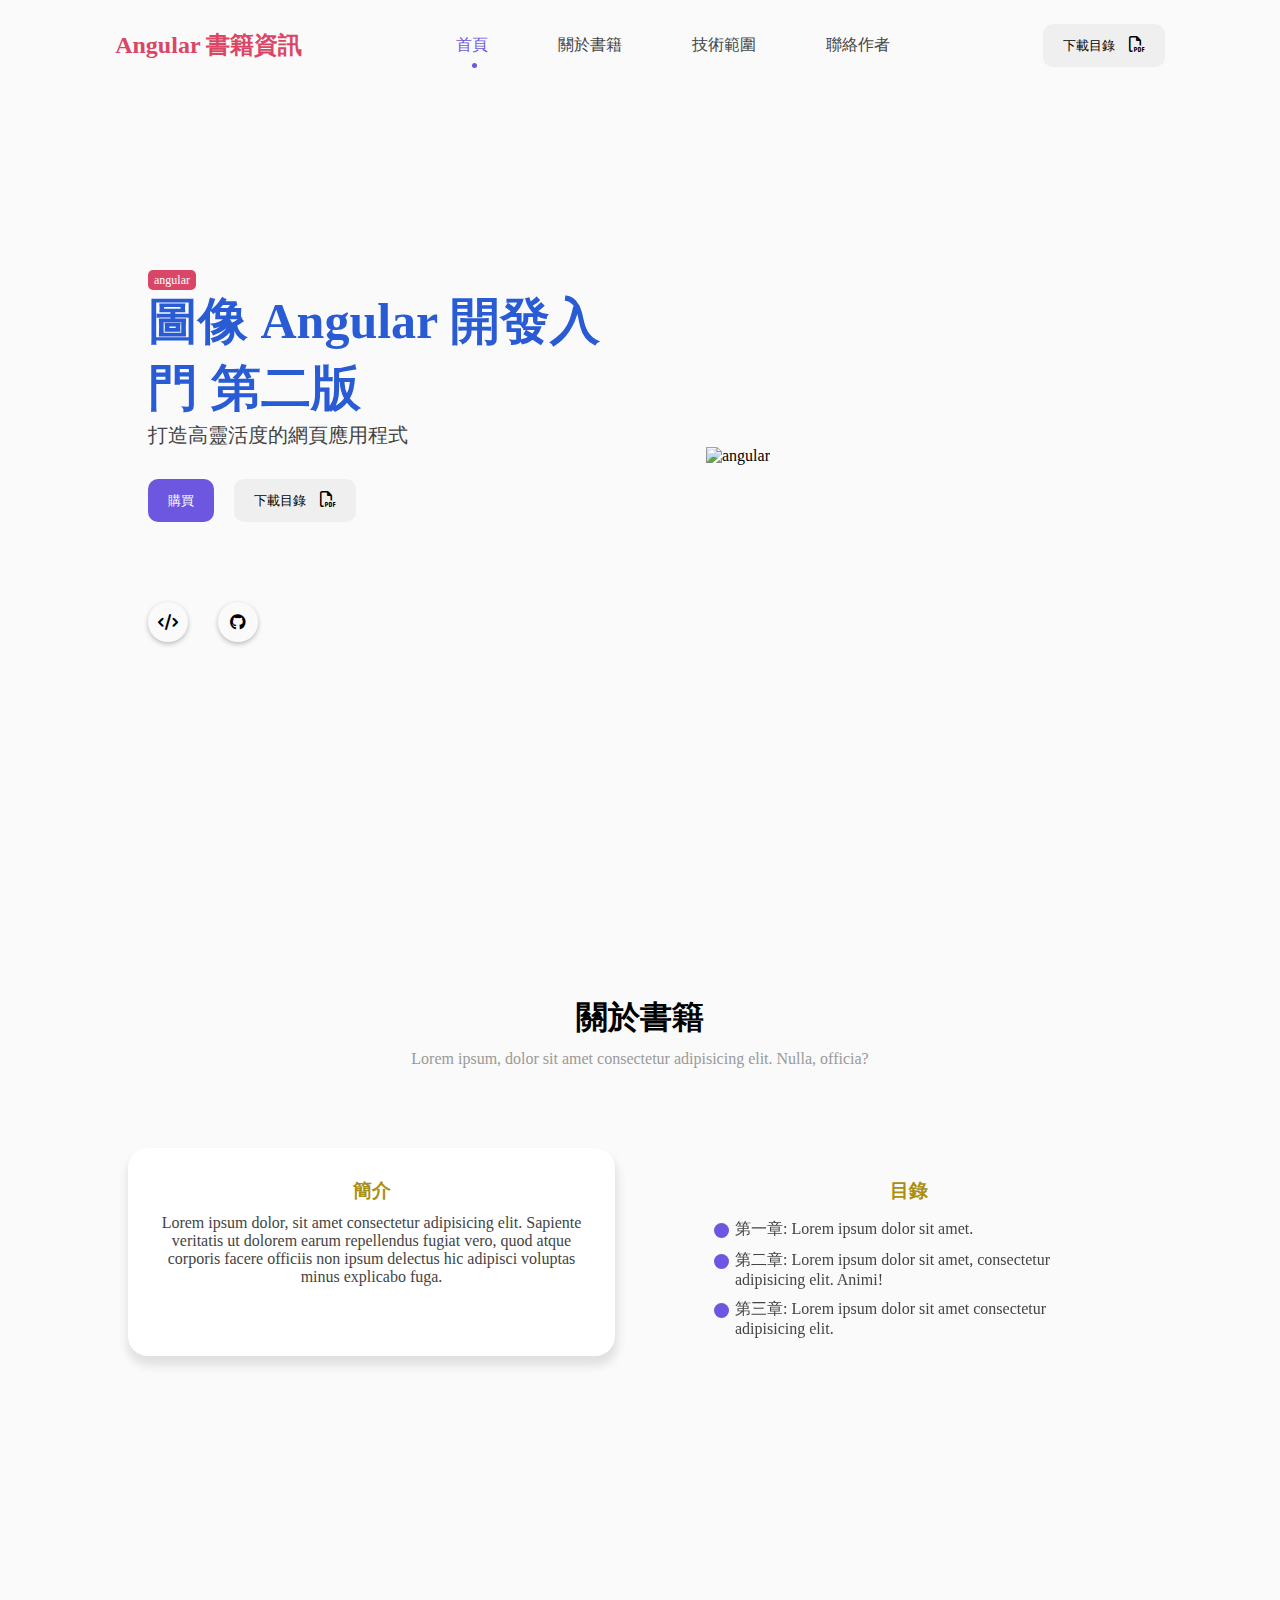
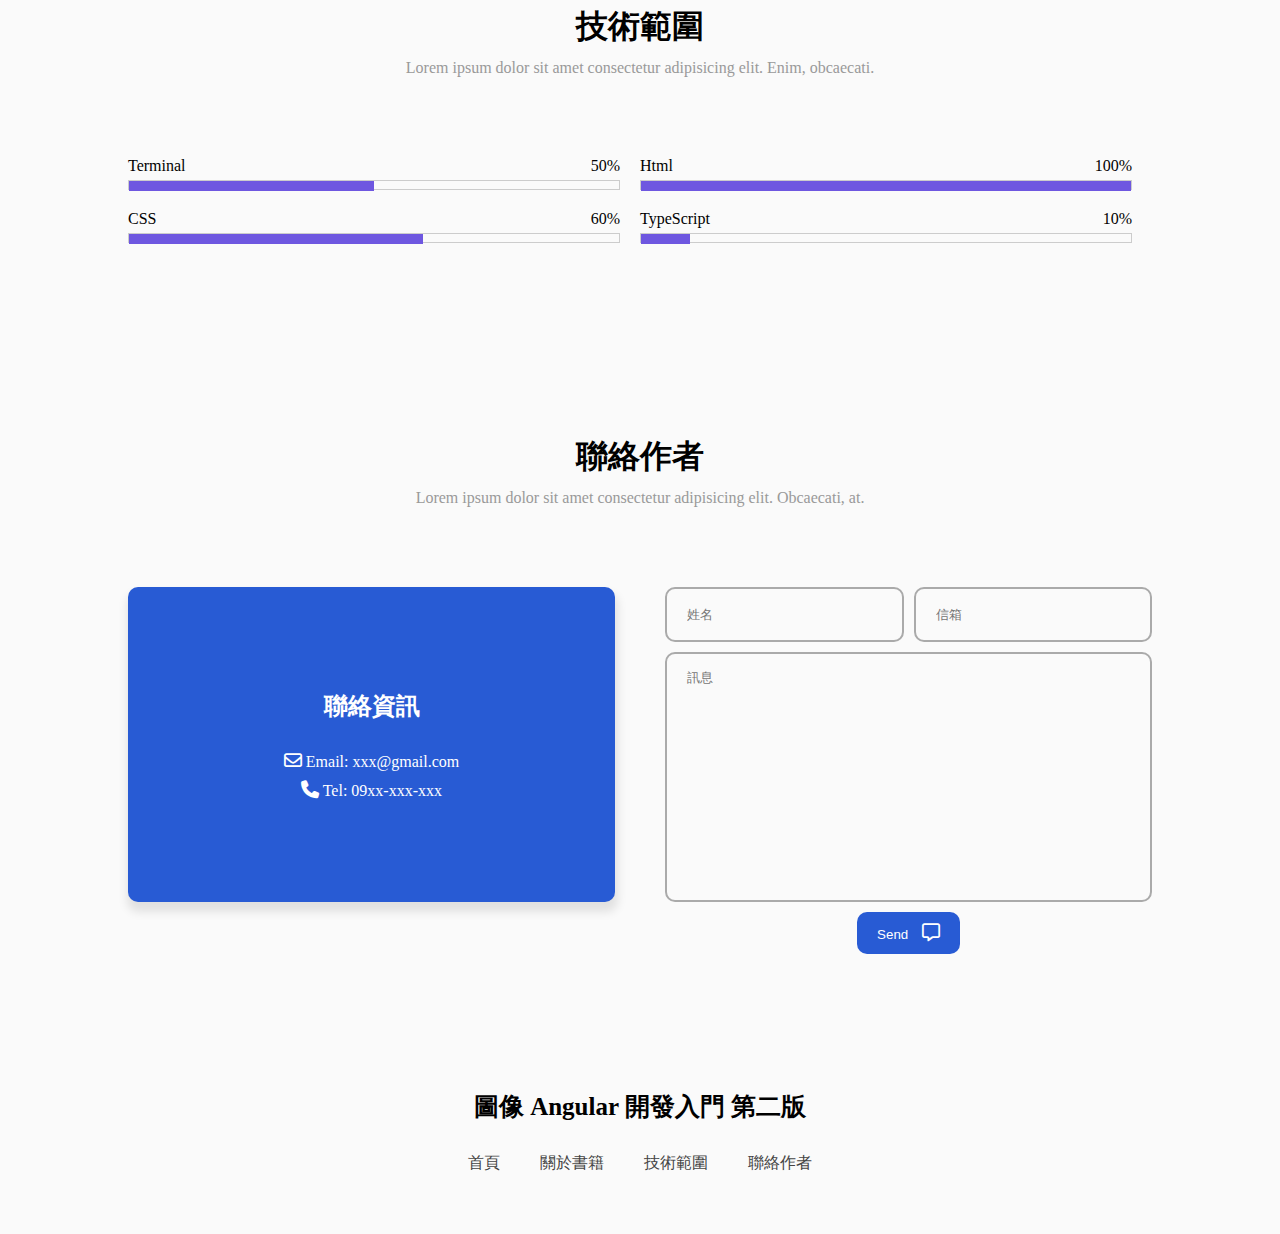
==== commit ac0cb3d9: "feat(footer): 頁尾圖示樣式實作" ====
--- a/src/index.html
+++ b/src/index.html
@@ -143,6 +143,20 @@
       </main>
       <footer>
         <div class="top-footer">圖像 Angular 開發入門 第二版</div>
+        <u1 class="footer-menu">
+          <li class="menu-item">
+            <a href="#home">首頁</a>
+          </li>
+          <li class="menu-item">
+            <a href="#about">關於書籍</a>
+          </li>
+          <li class="menu-item">
+            <a href="#skill">技術範圍</a>
+          </li>
+          <li class="menu-item">
+            <a href="#contact">聯絡作者</a>
+          </li>
+        </u1>
       </footer>
     </div>
     <script src="./main.js"></script>
--- a/src/style.min.css
+++ b/src/style.min.css
@@ -1 +1 @@
-nav{background-color:var(--body-color);position:fixed;width:100%;height:90px;line-height:90px;padding-inline:9vw;display:flex;justify-content:space-between}nav .nav-logo{font-size:24px;font-weight:600;color:var(--logo-color)}nav ul{display:flex;list-style:none}nav ul .nav-link{text-decoration:none;color:var(--text-color);font-weight:500;padding-inline:15px;margin-inline:20px}nav ul .active-link{position:relative;color:var(--first-color)}nav ul .active-link::after{position:absolute;content:"";width:5px;height:5px;background-color:var(--first-color);left:50%;bottom:-15px;border-radius:50%}.btn{font-weight:500;padding:12px 20px;background-color:#efefef;border:none;border-radius:10px;cursor:pointer}.btn:hover{background-color:var(--second-color);color:var(--withe-color)}.btn>i{margin-left:10px}.home-text{padding-left:20px;min-height:80vh;width:50%;display:flex;flex-direction:column;justify-content:center}.home-text .tag>span{background-color:var(--logo-color);color:var(--white-color);padding:3px 6px;font-size:12px;border-radius:5px}.home-text .name{font-size:50px;font-weight:600;color:var(--third-color)}.home-text .subtitle{font-size:20px;margin-bottom:30px;color:var(--text-color)}.home-text .text-btn{display:flex;gap:20px}.home-text .text-btn>.blue-btn{background-color:var(--first-color);color:var(--white-color)}.home-text .text-btn>.blue-btn:hover{background-color:var(--first-color)}.home-text .icons{display:flex;margin-top:5em;gap:30px}.home-text .icons .icon{display:flex;justify-content:center;align-items:center;width:40px;height:40px;border-radius:50%;box-shadow:0px 2px 5px 0px rgba(0,0,0,.25);cursor:pointer}.home-image{display:flex;justify-content:right;align-items:center;width:50%;min-height:80vh}.home-image .image{width:380px;margin:0 auto;overflow:hidden}.home-image .image img{width:380px}.about-container{display:flex;justify-content:space-between;width:100%;gap:50px}.about-container .introduce,.about-container .contents{width:50%}.about-container h3{margin-bottom:10px;font-style:20px;font-weight:600;color:var(--second-color)}.about-container .card{display:flex;align-items:center;flex-direction:column;padding:30px 20px 70px;width:100%;background-color:var(--white-color);border-radius:20px;box-shadow:1px 8px 10px 2px var(--first-shadow-color)}.about-container .card div{text-align:center;font-style:17px;color:var(--text-color)}.about-container .list{display:flex;flex-direction:column;padding:30px 65px 70px;width:100%}.about-container .list h3{text-align:center}.about-container .list .item{font-style:17px;padding:5px;color:var(--text-color);position:relative}.about-container .list .item::before{box-sizing:border-box;content:"";position:absolute;top:9px;left:-16px;width:15px;height:15px;border-radius:50px;background-color:var(--first-color)}.skill-container{display:flex;width:100%;gap:20px;flex-wrap:wrap}.skill-container .skill-item{flex-basis:calc(50% - 20px);display:flex;flex-direction:column;gap:5px}.skill-container .skill-item .skill{display:flex;justify-content:space-between;align-items:center}.skill-container .skill-item .progress-bar-wrap{height:10px;border:1px solid #ccc}.skill-container .skill-item .progress-bar-wrap .progress-bar{height:10px;background-color:var(--first-color)}.contact-container{display:flex;justify-content:space-between;width:100%;gap:50px}.contact-container .info,.contact-container .form{width:50%}.contact-container .contact-info{display:flex;flex-direction:column;justify-content:center;align-items:center;padding:20px 30px;width:100%;height:315px;background-color:var(--third-color);color:var(--white-color);border-radius:10px;gap:10px;box-shadow:1px 8px 10px 2px var(--first-shadow-color)}.contact-container .contact-info>h2{margin-bottom:20px}.contact-container .contact-info i{font-size:18px}.contact-container .form{display:grid;grid-template-columns:repeat(2, 1fr);grid-template-rows:55px 250px 1fr;gap:10px}.contact-container .form input,.contact-container .form textarea{background:rgba(0,0,0,0);border:2px solid #aaa;border-radius:10px;padding:15px 20px;outline:none}.contact-container .form input{padding:15px 20px}.contact-container .form textarea{grid-column:1/3;resize:none}.contact-container .form .btn{margin:0 auto;grid-column:1/3;background-color:var(--third-color);color:var(--white-color)}.contact-container .form .btn i{font-size:18px}footer{display:flex;justify-content:center;align-items:center;flex-direction:column;row-gap:30px;padding-block:40px 60px}footer .top-footer{font-size:25px;font-weight:600}:root{--body-color: rgb(250, 250, 250);--logo-color: rgb(218, 70, 102);--white-color: rgb(255, 255, 255);--text-color: rgb(68, 68, 68);--first-color: rgb(110, 87, 224);--first-color-hover: rgb(40, 91, 212);--first-shadow-color: rgba(0, 0, 0, 0.1);--second-color: rgb(170, 142, 18);--third-color: rgb(40, 91, 212)}html{scroll-behavior:smooth}body{background-color:var(--body-color)}body .container{width:100%}*{margin:0;padding:0;box-sizing:border-box}.wrapper{padding-inline:10vw}.wrapper .home-box{display:flex;padding-block:6em;height:100vh;min-height:700px}.wrapper .section{padding-block:6em}.wrapper .section .top-header{text-align:center;margin-bottom:5em}.wrapper .section .top-header h1{font-weight:600;margin-bottom:10px}.wrapper .section .top-header span{color:#999}i{font-size:16px}/*# sourceMappingURL=style.min.css.map */+nav{background-color:var(--body-color);position:fixed;width:100%;height:90px;line-height:90px;padding-inline:9vw;display:flex;justify-content:space-between}nav .nav-logo{font-size:24px;font-weight:600;color:var(--logo-color)}nav ul{display:flex;list-style:none}nav ul .nav-link{text-decoration:none;color:var(--text-color);font-weight:500;padding-inline:15px;margin-inline:20px}nav ul .active-link{position:relative;color:var(--first-color)}nav ul .active-link::after{position:absolute;content:"";width:5px;height:5px;background-color:var(--first-color);left:50%;bottom:-15px;border-radius:50%}.btn{font-weight:500;padding:12px 20px;background-color:#efefef;border:none;border-radius:10px;cursor:pointer}.btn:hover{background-color:var(--second-color);color:var(--withe-color)}.btn>i{margin-left:10px}.home-text{padding-left:20px;min-height:80vh;width:50%;display:flex;flex-direction:column;justify-content:center}.home-text .tag>span{background-color:var(--logo-color);color:var(--white-color);padding:3px 6px;font-size:12px;border-radius:5px}.home-text .name{font-size:50px;font-weight:600;color:var(--third-color)}.home-text .subtitle{font-size:20px;margin-bottom:30px;color:var(--text-color)}.home-text .text-btn{display:flex;gap:20px}.home-text .text-btn>.blue-btn{background-color:var(--first-color);color:var(--white-color)}.home-text .text-btn>.blue-btn:hover{background-color:var(--first-color)}.home-text .icons{display:flex;margin-top:5em;gap:30px}.home-text .icons .icon{display:flex;justify-content:center;align-items:center;width:40px;height:40px;border-radius:50%;box-shadow:0px 2px 5px 0px rgba(0,0,0,.25);cursor:pointer}.home-image{display:flex;justify-content:right;align-items:center;width:50%;min-height:80vh}.home-image .image{width:380px;margin:0 auto;overflow:hidden}.home-image .image img{width:380px}.about-container{display:flex;justify-content:space-between;width:100%;gap:50px}.about-container .introduce,.about-container .contents{width:50%}.about-container h3{margin-bottom:10px;font-style:20px;font-weight:600;color:var(--second-color)}.about-container .card{display:flex;align-items:center;flex-direction:column;padding:30px 20px 70px;width:100%;background-color:var(--white-color);border-radius:20px;box-shadow:1px 8px 10px 2px var(--first-shadow-color)}.about-container .card div{text-align:center;font-style:17px;color:var(--text-color)}.about-container .list{display:flex;flex-direction:column;padding:30px 65px 70px;width:100%}.about-container .list h3{text-align:center}.about-container .list .item{font-style:17px;padding:5px;color:var(--text-color);position:relative}.about-container .list .item::before{box-sizing:border-box;content:"";position:absolute;top:9px;left:-16px;width:15px;height:15px;border-radius:50px;background-color:var(--first-color)}.skill-container{display:flex;width:100%;gap:20px;flex-wrap:wrap}.skill-container .skill-item{flex-basis:calc(50% - 20px);display:flex;flex-direction:column;gap:5px}.skill-container .skill-item .skill{display:flex;justify-content:space-between;align-items:center}.skill-container .skill-item .progress-bar-wrap{height:10px;border:1px solid #ccc}.skill-container .skill-item .progress-bar-wrap .progress-bar{height:10px;background-color:var(--first-color)}.contact-container{display:flex;justify-content:space-between;width:100%;gap:50px}.contact-container .info,.contact-container .form{width:50%}.contact-container .contact-info{display:flex;flex-direction:column;justify-content:center;align-items:center;padding:20px 30px;width:100%;height:315px;background-color:var(--third-color);color:var(--white-color);border-radius:10px;gap:10px;box-shadow:1px 8px 10px 2px var(--first-shadow-color)}.contact-container .contact-info>h2{margin-bottom:20px}.contact-container .contact-info i{font-size:18px}.contact-container .form{display:grid;grid-template-columns:repeat(2, 1fr);grid-template-rows:55px 250px 1fr;gap:10px}.contact-container .form input,.contact-container .form textarea{background:rgba(0,0,0,0);border:2px solid #aaa;border-radius:10px;padding:15px 20px;outline:none}.contact-container .form input{padding:15px 20px}.contact-container .form textarea{grid-column:1/3;resize:none}.contact-container .form .btn{margin:0 auto;grid-column:1/3;background-color:var(--third-color);color:var(--white-color)}.contact-container .form .btn i{font-size:18px}footer{display:flex;justify-content:center;align-items:center;flex-direction:column;row-gap:30px;padding-block:40px 60px}footer .top-footer{font-size:25px;font-weight:600}footer .footer-menu{display:flex}footer .footer-menu .menu-item{list-style:none}footer .footer-menu .menu-item a{text-decoration:none;color:var(--text-color);font-weight:500;margin-inline:20px}:root{--body-color: rgb(250, 250, 250);--logo-color: rgb(218, 70, 102);--white-color: rgb(255, 255, 255);--text-color: rgb(68, 68, 68);--first-color: rgb(110, 87, 224);--first-color-hover: rgb(40, 91, 212);--first-shadow-color: rgba(0, 0, 0, 0.1);--second-color: rgb(170, 142, 18);--third-color: rgb(40, 91, 212)}html{scroll-behavior:smooth}body{background-color:var(--body-color)}body .container{width:100%}*{margin:0;padding:0;box-sizing:border-box}.wrapper{padding-inline:10vw}.wrapper .home-box{display:flex;padding-block:6em;height:100vh;min-height:700px}.wrapper .section{padding-block:6em}.wrapper .section .top-header{text-align:center;margin-bottom:5em}.wrapper .section .top-header h1{font-weight:600;margin-bottom:10px}.wrapper .section .top-header span{color:#999}i{font-size:16px}/*# sourceMappingURL=style.min.css.map */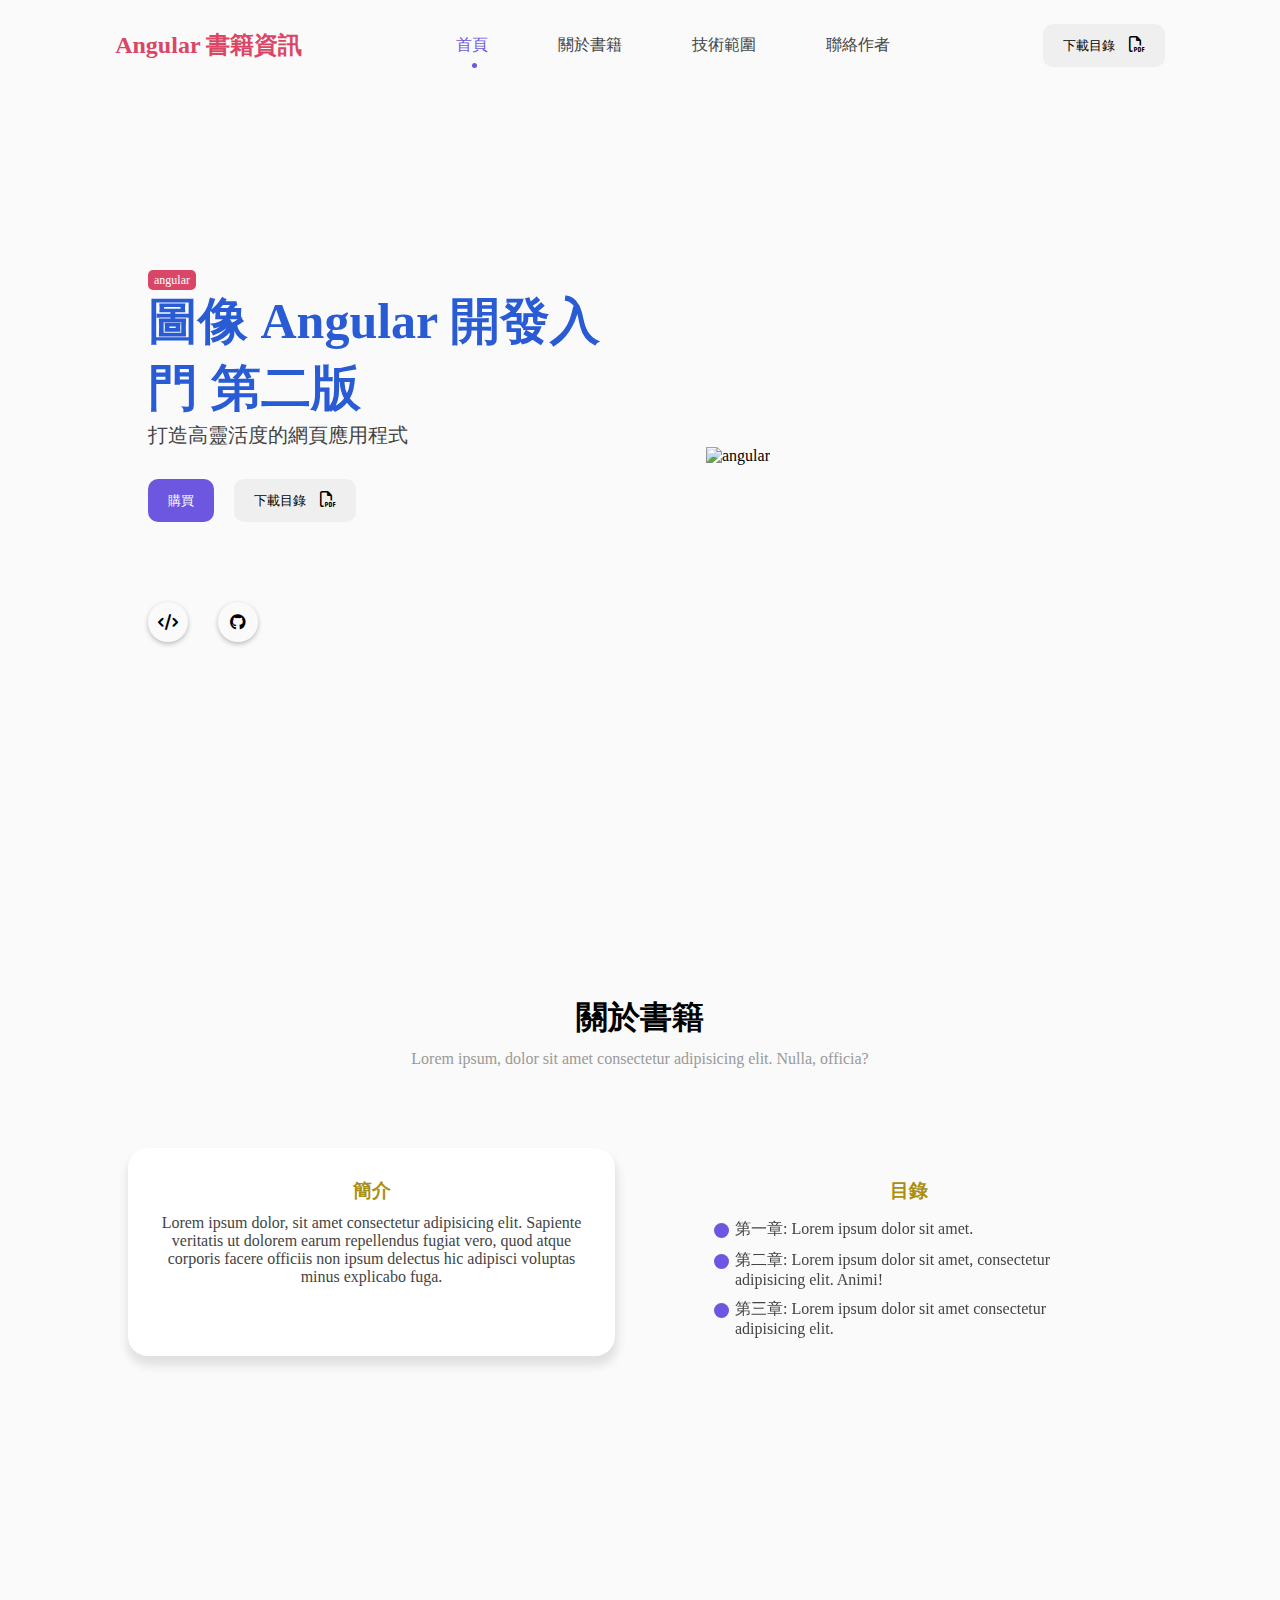
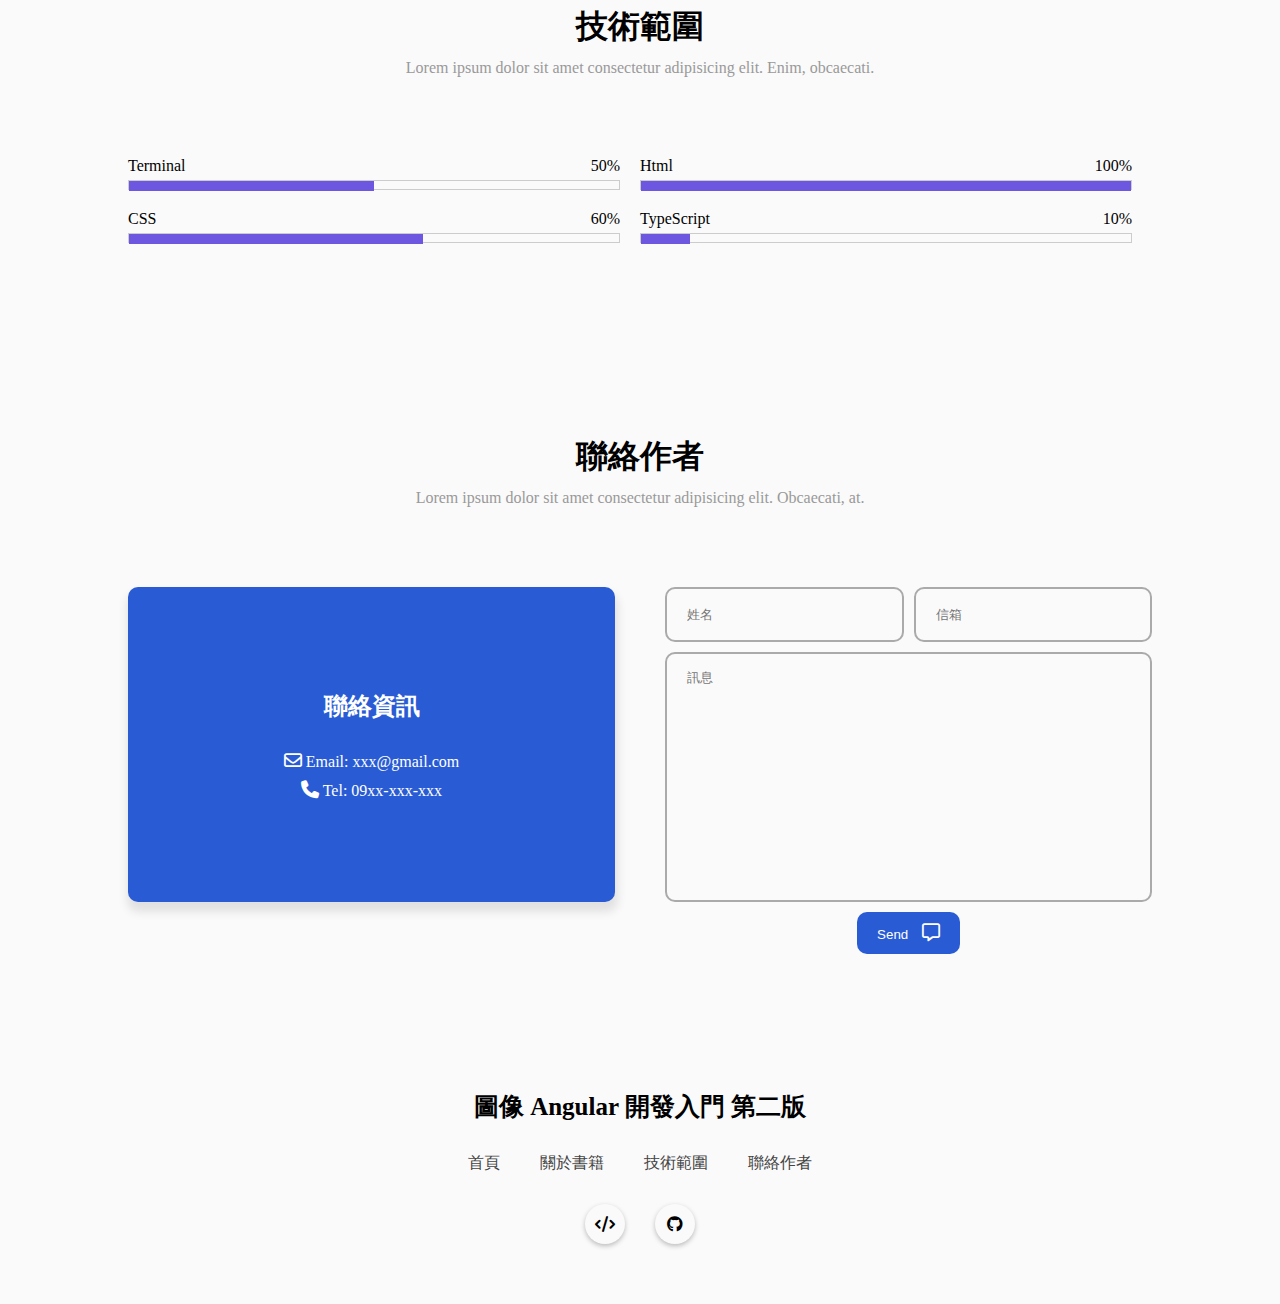
==== commit c422ca3b: "feat(footer): 頁面顯示樣式實作" ====
--- a/src/index.html
+++ b/src/index.html
@@ -157,6 +157,12 @@
             <a href="#contact">聯絡作者</a>
           </li>
         </u1>
+        <div class="footer-icons">
+        
+            <div class="icon"><i class="fa-solid fa-code"></i></div>
+            <div class="icon"><i class="fa-brands fa-github"></i></div>
+          </div>
+        </div>
       </footer>
     </div>
     <script src="./main.js"></script>
--- a/src/style.min.css
+++ b/src/style.min.css
@@ -1 +1 @@
-nav{background-color:var(--body-color);position:fixed;width:100%;height:90px;line-height:90px;padding-inline:9vw;display:flex;justify-content:space-between}nav .nav-logo{font-size:24px;font-weight:600;color:var(--logo-color)}nav ul{display:flex;list-style:none}nav ul .nav-link{text-decoration:none;color:var(--text-color);font-weight:500;padding-inline:15px;margin-inline:20px}nav ul .active-link{position:relative;color:var(--first-color)}nav ul .active-link::after{position:absolute;content:"";width:5px;height:5px;background-color:var(--first-color);left:50%;bottom:-15px;border-radius:50%}.btn{font-weight:500;padding:12px 20px;background-color:#efefef;border:none;border-radius:10px;cursor:pointer}.btn:hover{background-color:var(--second-color);color:var(--withe-color)}.btn>i{margin-left:10px}.home-text{padding-left:20px;min-height:80vh;width:50%;display:flex;flex-direction:column;justify-content:center}.home-text .tag>span{background-color:var(--logo-color);color:var(--white-color);padding:3px 6px;font-size:12px;border-radius:5px}.home-text .name{font-size:50px;font-weight:600;color:var(--third-color)}.home-text .subtitle{font-size:20px;margin-bottom:30px;color:var(--text-color)}.home-text .text-btn{display:flex;gap:20px}.home-text .text-btn>.blue-btn{background-color:var(--first-color);color:var(--white-color)}.home-text .text-btn>.blue-btn:hover{background-color:var(--first-color)}.home-text .icons{display:flex;margin-top:5em;gap:30px}.home-text .icons .icon{display:flex;justify-content:center;align-items:center;width:40px;height:40px;border-radius:50%;box-shadow:0px 2px 5px 0px rgba(0,0,0,.25);cursor:pointer}.home-image{display:flex;justify-content:right;align-items:center;width:50%;min-height:80vh}.home-image .image{width:380px;margin:0 auto;overflow:hidden}.home-image .image img{width:380px}.about-container{display:flex;justify-content:space-between;width:100%;gap:50px}.about-container .introduce,.about-container .contents{width:50%}.about-container h3{margin-bottom:10px;font-style:20px;font-weight:600;color:var(--second-color)}.about-container .card{display:flex;align-items:center;flex-direction:column;padding:30px 20px 70px;width:100%;background-color:var(--white-color);border-radius:20px;box-shadow:1px 8px 10px 2px var(--first-shadow-color)}.about-container .card div{text-align:center;font-style:17px;color:var(--text-color)}.about-container .list{display:flex;flex-direction:column;padding:30px 65px 70px;width:100%}.about-container .list h3{text-align:center}.about-container .list .item{font-style:17px;padding:5px;color:var(--text-color);position:relative}.about-container .list .item::before{box-sizing:border-box;content:"";position:absolute;top:9px;left:-16px;width:15px;height:15px;border-radius:50px;background-color:var(--first-color)}.skill-container{display:flex;width:100%;gap:20px;flex-wrap:wrap}.skill-container .skill-item{flex-basis:calc(50% - 20px);display:flex;flex-direction:column;gap:5px}.skill-container .skill-item .skill{display:flex;justify-content:space-between;align-items:center}.skill-container .skill-item .progress-bar-wrap{height:10px;border:1px solid #ccc}.skill-container .skill-item .progress-bar-wrap .progress-bar{height:10px;background-color:var(--first-color)}.contact-container{display:flex;justify-content:space-between;width:100%;gap:50px}.contact-container .info,.contact-container .form{width:50%}.contact-container .contact-info{display:flex;flex-direction:column;justify-content:center;align-items:center;padding:20px 30px;width:100%;height:315px;background-color:var(--third-color);color:var(--white-color);border-radius:10px;gap:10px;box-shadow:1px 8px 10px 2px var(--first-shadow-color)}.contact-container .contact-info>h2{margin-bottom:20px}.contact-container .contact-info i{font-size:18px}.contact-container .form{display:grid;grid-template-columns:repeat(2, 1fr);grid-template-rows:55px 250px 1fr;gap:10px}.contact-container .form input,.contact-container .form textarea{background:rgba(0,0,0,0);border:2px solid #aaa;border-radius:10px;padding:15px 20px;outline:none}.contact-container .form input{padding:15px 20px}.contact-container .form textarea{grid-column:1/3;resize:none}.contact-container .form .btn{margin:0 auto;grid-column:1/3;background-color:var(--third-color);color:var(--white-color)}.contact-container .form .btn i{font-size:18px}footer{display:flex;justify-content:center;align-items:center;flex-direction:column;row-gap:30px;padding-block:40px 60px}footer .top-footer{font-size:25px;font-weight:600}footer .footer-menu{display:flex}footer .footer-menu .menu-item{list-style:none}footer .footer-menu .menu-item a{text-decoration:none;color:var(--text-color);font-weight:500;margin-inline:20px}:root{--body-color: rgb(250, 250, 250);--logo-color: rgb(218, 70, 102);--white-color: rgb(255, 255, 255);--text-color: rgb(68, 68, 68);--first-color: rgb(110, 87, 224);--first-color-hover: rgb(40, 91, 212);--first-shadow-color: rgba(0, 0, 0, 0.1);--second-color: rgb(170, 142, 18);--third-color: rgb(40, 91, 212)}html{scroll-behavior:smooth}body{background-color:var(--body-color)}body .container{width:100%}*{margin:0;padding:0;box-sizing:border-box}.wrapper{padding-inline:10vw}.wrapper .home-box{display:flex;padding-block:6em;height:100vh;min-height:700px}.wrapper .section{padding-block:6em}.wrapper .section .top-header{text-align:center;margin-bottom:5em}.wrapper .section .top-header h1{font-weight:600;margin-bottom:10px}.wrapper .section .top-header span{color:#999}i{font-size:16px}/*# sourceMappingURL=style.min.css.map */+nav{background-color:var(--body-color);position:fixed;width:100%;height:90px;line-height:90px;padding-inline:9vw;display:flex;justify-content:space-between}nav .nav-logo{font-size:24px;font-weight:600;color:var(--logo-color)}nav ul{display:flex;list-style:none}nav ul .nav-link{text-decoration:none;color:var(--text-color);font-weight:500;padding-inline:15px;margin-inline:20px}nav ul .active-link{position:relative;color:var(--first-color)}nav ul .active-link::after{position:absolute;content:"";width:5px;height:5px;background-color:var(--first-color);left:50%;bottom:-15px;border-radius:50%}.btn{font-weight:500;padding:12px 20px;background-color:#efefef;border:none;border-radius:10px;cursor:pointer}.btn:hover{background-color:var(--second-color);color:var(--withe-color)}.btn>i{margin-left:10px}.home-text{padding-left:20px;min-height:80vh;width:50%;display:flex;flex-direction:column;justify-content:center}.home-text .tag>span{background-color:var(--logo-color);color:var(--white-color);padding:3px 6px;font-size:12px;border-radius:5px}.home-text .name{font-size:50px;font-weight:600;color:var(--third-color)}.home-text .subtitle{font-size:20px;margin-bottom:30px;color:var(--text-color)}.home-text .text-btn{display:flex;gap:20px}.home-text .text-btn>.blue-btn{background-color:var(--first-color);color:var(--white-color)}.home-text .text-btn>.blue-btn:hover{background-color:var(--first-color)}.home-text .icons{display:flex;margin-top:5em;gap:30px}.home-image{display:flex;justify-content:right;align-items:center;width:50%;min-height:80vh}.home-image .image{width:380px;margin:0 auto;overflow:hidden}.home-image .image img{width:380px}.about-container{display:flex;justify-content:space-between;width:100%;gap:50px}.about-container .introduce,.about-container .contents{width:50%}.about-container h3{margin-bottom:10px;font-style:20px;font-weight:600;color:var(--second-color)}.about-container .card{display:flex;align-items:center;flex-direction:column;padding:30px 20px 70px;width:100%;background-color:var(--white-color);border-radius:20px;box-shadow:1px 8px 10px 2px var(--first-shadow-color)}.about-container .card div{text-align:center;font-style:17px;color:var(--text-color)}.about-container .list{display:flex;flex-direction:column;padding:30px 65px 70px;width:100%}.about-container .list h3{text-align:center}.about-container .list .item{font-style:17px;padding:5px;color:var(--text-color);position:relative}.about-container .list .item::before{box-sizing:border-box;content:"";position:absolute;top:9px;left:-16px;width:15px;height:15px;border-radius:50px;background-color:var(--first-color)}.skill-container{display:flex;width:100%;gap:20px;flex-wrap:wrap}.skill-container .skill-item{flex-basis:calc(50% - 20px);display:flex;flex-direction:column;gap:5px}.skill-container .skill-item .skill{display:flex;justify-content:space-between;align-items:center}.skill-container .skill-item .progress-bar-wrap{height:10px;border:1px solid #ccc}.skill-container .skill-item .progress-bar-wrap .progress-bar{height:10px;background-color:var(--first-color)}.contact-container{display:flex;justify-content:space-between;width:100%;gap:50px}.contact-container .info,.contact-container .form{width:50%}.contact-container .contact-info{display:flex;flex-direction:column;justify-content:center;align-items:center;padding:20px 30px;width:100%;height:315px;background-color:var(--third-color);color:var(--white-color);border-radius:10px;gap:10px;box-shadow:1px 8px 10px 2px var(--first-shadow-color)}.contact-container .contact-info>h2{margin-bottom:20px}.contact-container .contact-info i{font-size:18px}.contact-container .form{display:grid;grid-template-columns:repeat(2, 1fr);grid-template-rows:55px 250px 1fr;gap:10px}.contact-container .form input,.contact-container .form textarea{background:rgba(0,0,0,0);border:2px solid #aaa;border-radius:10px;padding:15px 20px;outline:none}.contact-container .form input{padding:15px 20px}.contact-container .form textarea{grid-column:1/3;resize:none}.contact-container .form .btn{margin:0 auto;grid-column:1/3;background-color:var(--third-color);color:var(--white-color)}.contact-container .form .btn i{font-size:18px}footer{display:flex;justify-content:center;align-items:center;flex-direction:column;row-gap:30px;padding-block:40px 60px}footer .top-footer{font-size:25px;font-weight:600}footer .footer-menu{display:flex}footer .footer-menu .menu-item{list-style:none}footer .footer-menu .menu-item a{text-decoration:none;color:var(--text-color);font-weight:500;margin-inline:20px}footer .footer-icons{display:flex;gap:30px}:root{--body-color: rgb(250, 250, 250);--logo-color: rgb(218, 70, 102);--white-color: rgb(255, 255, 255);--text-color: rgb(68, 68, 68);--first-color: rgb(110, 87, 224);--first-color-hover: rgb(40, 91, 212);--first-shadow-color: rgba(0, 0, 0, 0.1);--second-color: rgb(170, 142, 18);--third-color: rgb(40, 91, 212)}html{scroll-behavior:smooth}body{background-color:var(--body-color)}body .container{width:100%}*{margin:0;padding:0;box-sizing:border-box}.wrapper{padding-inline:10vw}.wrapper .home-box{display:flex;padding-block:6em;height:100vh;min-height:700px}.wrapper .section{padding-block:6em}.wrapper .section .top-header{text-align:center;margin-bottom:5em}.wrapper .section .top-header h1{font-weight:600;margin-bottom:10px}.wrapper .section .top-header span{color:#999}i{font-size:16px}.icon{display:flex;justify-content:center;align-items:center;width:40px;height:40px;border-radius:50%;box-shadow:0px 2px 5px 0px rgba(0,0,0,.25);cursor:pointer}/*# sourceMappingURL=style.min.css.map */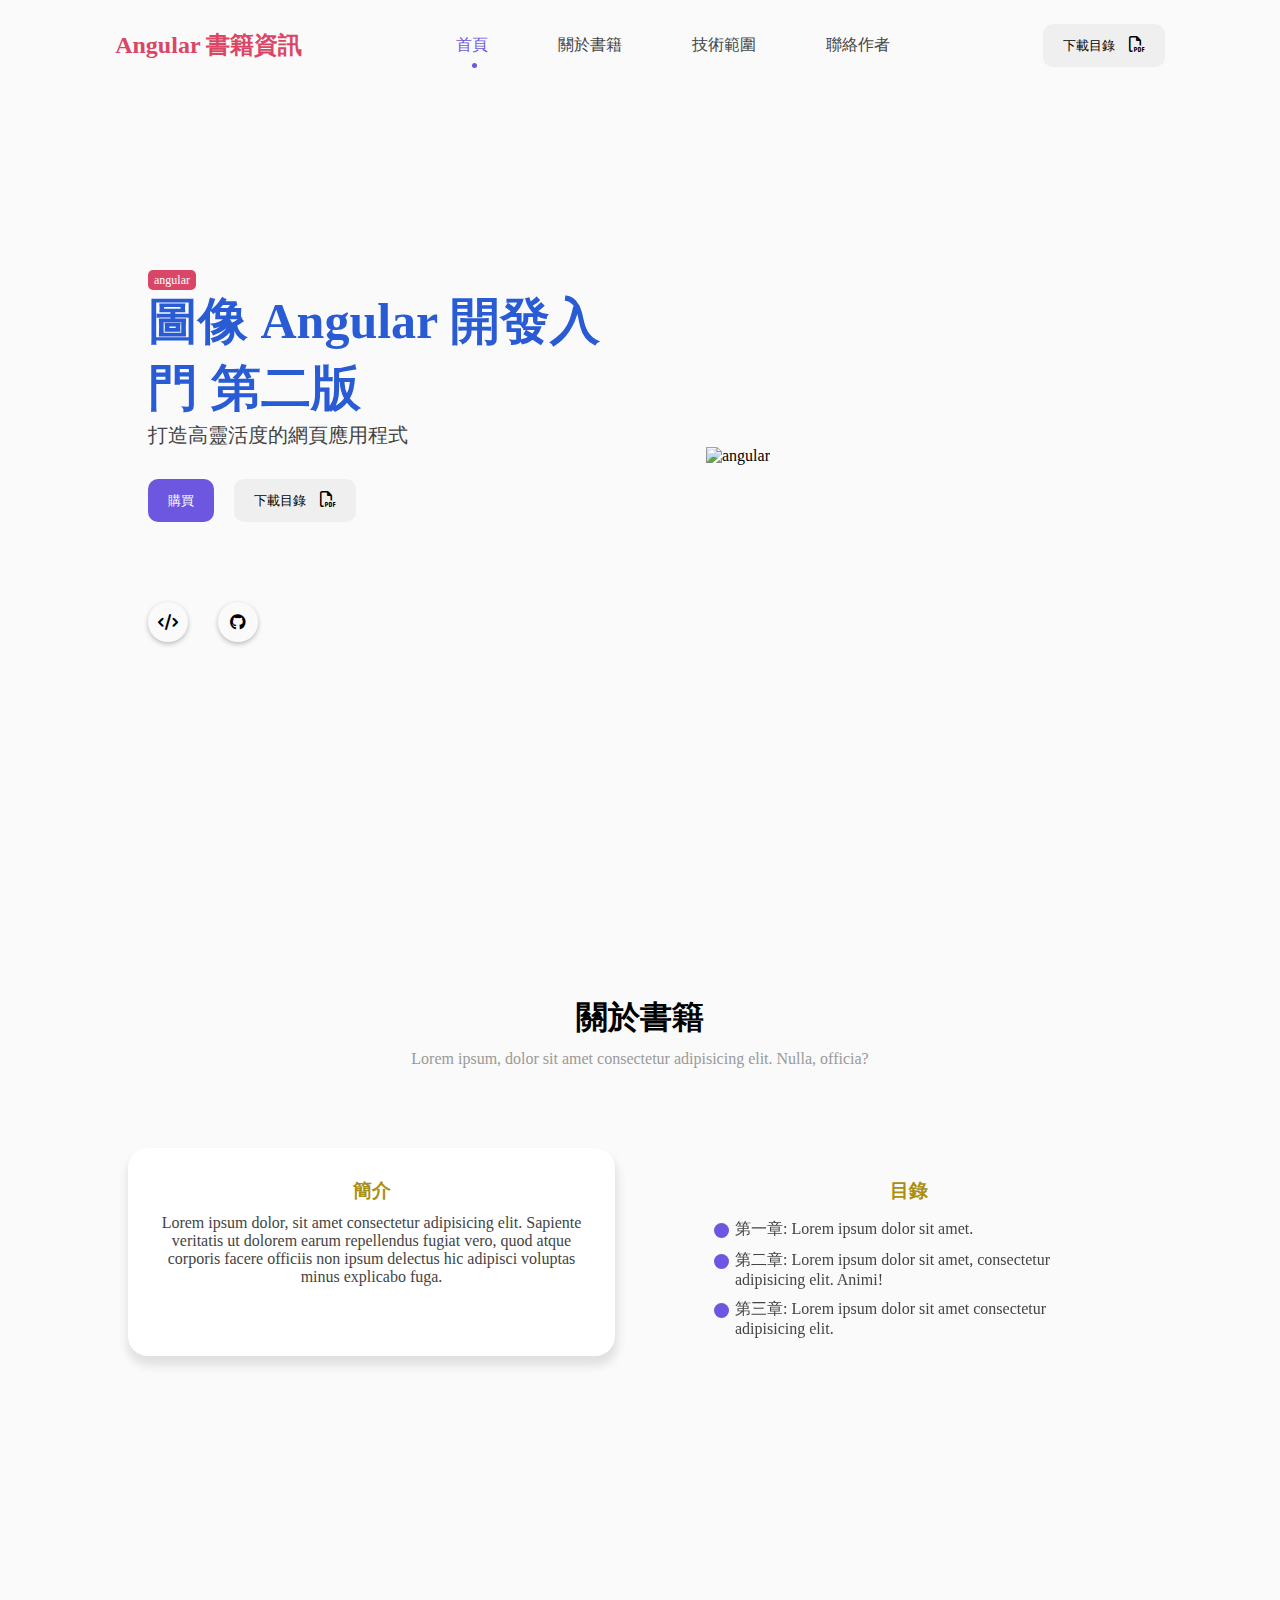
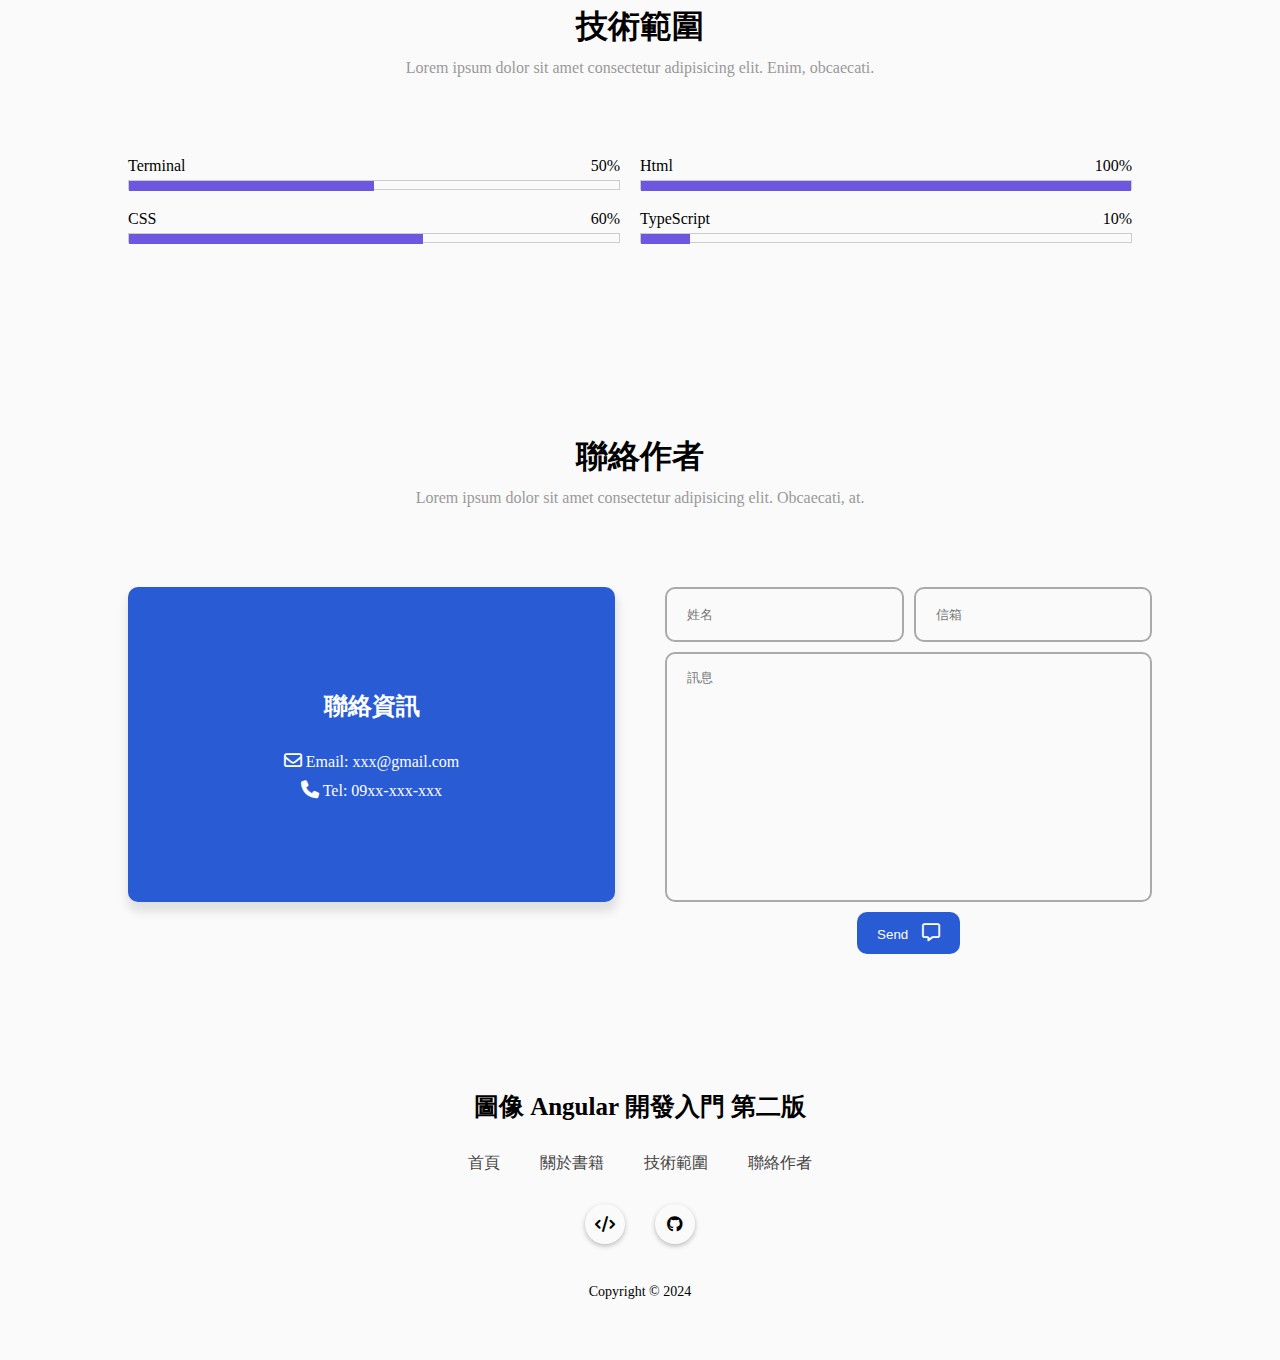
==== commit 4b3df7b3: "feat(footer): 頁尾 copy right 樣式實作" ====
--- a/src/index.html
+++ b/src/index.html
@@ -158,11 +158,10 @@
           </li>
         </u1>
         <div class="footer-icons">
-        
-            <div class="icon"><i class="fa-solid fa-code"></i></div>
-            <div class="icon"><i class="fa-brands fa-github"></i></div>
-          </div>
+          <div class="icon"><i class="fa-solid fa-code"></i></div>
+          <div class="icon"><i class="fa-brands fa-github"></i></div>
         </div>
+        <div class="bottom-footer">Copyright &copy; 2024</div>
       </footer>
     </div>
     <script src="./main.js"></script>
--- a/src/style.min.css
+++ b/src/style.min.css
@@ -1 +1 @@
-nav{background-color:var(--body-color);position:fixed;width:100%;height:90px;line-height:90px;padding-inline:9vw;display:flex;justify-content:space-between}nav .nav-logo{font-size:24px;font-weight:600;color:var(--logo-color)}nav ul{display:flex;list-style:none}nav ul .nav-link{text-decoration:none;color:var(--text-color);font-weight:500;padding-inline:15px;margin-inline:20px}nav ul .active-link{position:relative;color:var(--first-color)}nav ul .active-link::after{position:absolute;content:"";width:5px;height:5px;background-color:var(--first-color);left:50%;bottom:-15px;border-radius:50%}.btn{font-weight:500;padding:12px 20px;background-color:#efefef;border:none;border-radius:10px;cursor:pointer}.btn:hover{background-color:var(--second-color);color:var(--withe-color)}.btn>i{margin-left:10px}.home-text{padding-left:20px;min-height:80vh;width:50%;display:flex;flex-direction:column;justify-content:center}.home-text .tag>span{background-color:var(--logo-color);color:var(--white-color);padding:3px 6px;font-size:12px;border-radius:5px}.home-text .name{font-size:50px;font-weight:600;color:var(--third-color)}.home-text .subtitle{font-size:20px;margin-bottom:30px;color:var(--text-color)}.home-text .text-btn{display:flex;gap:20px}.home-text .text-btn>.blue-btn{background-color:var(--first-color);color:var(--white-color)}.home-text .text-btn>.blue-btn:hover{background-color:var(--first-color)}.home-text .icons{display:flex;margin-top:5em;gap:30px}.home-image{display:flex;justify-content:right;align-items:center;width:50%;min-height:80vh}.home-image .image{width:380px;margin:0 auto;overflow:hidden}.home-image .image img{width:380px}.about-container{display:flex;justify-content:space-between;width:100%;gap:50px}.about-container .introduce,.about-container .contents{width:50%}.about-container h3{margin-bottom:10px;font-style:20px;font-weight:600;color:var(--second-color)}.about-container .card{display:flex;align-items:center;flex-direction:column;padding:30px 20px 70px;width:100%;background-color:var(--white-color);border-radius:20px;box-shadow:1px 8px 10px 2px var(--first-shadow-color)}.about-container .card div{text-align:center;font-style:17px;color:var(--text-color)}.about-container .list{display:flex;flex-direction:column;padding:30px 65px 70px;width:100%}.about-container .list h3{text-align:center}.about-container .list .item{font-style:17px;padding:5px;color:var(--text-color);position:relative}.about-container .list .item::before{box-sizing:border-box;content:"";position:absolute;top:9px;left:-16px;width:15px;height:15px;border-radius:50px;background-color:var(--first-color)}.skill-container{display:flex;width:100%;gap:20px;flex-wrap:wrap}.skill-container .skill-item{flex-basis:calc(50% - 20px);display:flex;flex-direction:column;gap:5px}.skill-container .skill-item .skill{display:flex;justify-content:space-between;align-items:center}.skill-container .skill-item .progress-bar-wrap{height:10px;border:1px solid #ccc}.skill-container .skill-item .progress-bar-wrap .progress-bar{height:10px;background-color:var(--first-color)}.contact-container{display:flex;justify-content:space-between;width:100%;gap:50px}.contact-container .info,.contact-container .form{width:50%}.contact-container .contact-info{display:flex;flex-direction:column;justify-content:center;align-items:center;padding:20px 30px;width:100%;height:315px;background-color:var(--third-color);color:var(--white-color);border-radius:10px;gap:10px;box-shadow:1px 8px 10px 2px var(--first-shadow-color)}.contact-container .contact-info>h2{margin-bottom:20px}.contact-container .contact-info i{font-size:18px}.contact-container .form{display:grid;grid-template-columns:repeat(2, 1fr);grid-template-rows:55px 250px 1fr;gap:10px}.contact-container .form input,.contact-container .form textarea{background:rgba(0,0,0,0);border:2px solid #aaa;border-radius:10px;padding:15px 20px;outline:none}.contact-container .form input{padding:15px 20px}.contact-container .form textarea{grid-column:1/3;resize:none}.contact-container .form .btn{margin:0 auto;grid-column:1/3;background-color:var(--third-color);color:var(--white-color)}.contact-container .form .btn i{font-size:18px}footer{display:flex;justify-content:center;align-items:center;flex-direction:column;row-gap:30px;padding-block:40px 60px}footer .top-footer{font-size:25px;font-weight:600}footer .footer-menu{display:flex}footer .footer-menu .menu-item{list-style:none}footer .footer-menu .menu-item a{text-decoration:none;color:var(--text-color);font-weight:500;margin-inline:20px}footer .footer-icons{display:flex;gap:30px}:root{--body-color: rgb(250, 250, 250);--logo-color: rgb(218, 70, 102);--white-color: rgb(255, 255, 255);--text-color: rgb(68, 68, 68);--first-color: rgb(110, 87, 224);--first-color-hover: rgb(40, 91, 212);--first-shadow-color: rgba(0, 0, 0, 0.1);--second-color: rgb(170, 142, 18);--third-color: rgb(40, 91, 212)}html{scroll-behavior:smooth}body{background-color:var(--body-color)}body .container{width:100%}*{margin:0;padding:0;box-sizing:border-box}.wrapper{padding-inline:10vw}.wrapper .home-box{display:flex;padding-block:6em;height:100vh;min-height:700px}.wrapper .section{padding-block:6em}.wrapper .section .top-header{text-align:center;margin-bottom:5em}.wrapper .section .top-header h1{font-weight:600;margin-bottom:10px}.wrapper .section .top-header span{color:#999}i{font-size:16px}.icon{display:flex;justify-content:center;align-items:center;width:40px;height:40px;border-radius:50%;box-shadow:0px 2px 5px 0px rgba(0,0,0,.25);cursor:pointer}/*# sourceMappingURL=style.min.css.map */+nav{background-color:var(--body-color);position:fixed;width:100%;height:90px;line-height:90px;padding-inline:9vw;display:flex;justify-content:space-between}nav .nav-logo{font-size:24px;font-weight:600;color:var(--logo-color)}nav ul{display:flex;list-style:none}nav ul .nav-link{text-decoration:none;color:var(--text-color);font-weight:500;padding-inline:15px;margin-inline:20px}nav ul .active-link{position:relative;color:var(--first-color)}nav ul .active-link::after{position:absolute;content:"";width:5px;height:5px;background-color:var(--first-color);left:50%;bottom:-15px;border-radius:50%}.btn{font-weight:500;padding:12px 20px;background-color:#efefef;border:none;border-radius:10px;cursor:pointer}.btn:hover{background-color:var(--second-color);color:var(--withe-color)}.btn>i{margin-left:10px}.home-text{padding-left:20px;min-height:80vh;width:50%;display:flex;flex-direction:column;justify-content:center}.home-text .tag>span{background-color:var(--logo-color);color:var(--white-color);padding:3px 6px;font-size:12px;border-radius:5px}.home-text .name{font-size:50px;font-weight:600;color:var(--third-color)}.home-text .subtitle{font-size:20px;margin-bottom:30px;color:var(--text-color)}.home-text .text-btn{display:flex;gap:20px}.home-text .text-btn>.blue-btn{background-color:var(--first-color);color:var(--white-color)}.home-text .text-btn>.blue-btn:hover{background-color:var(--first-color)}.home-text .icons{display:flex;margin-top:5em;gap:30px}.home-image{display:flex;justify-content:right;align-items:center;width:50%;min-height:80vh}.home-image .image{width:380px;margin:0 auto;overflow:hidden}.home-image .image img{width:380px}.about-container{display:flex;justify-content:space-between;width:100%;gap:50px}.about-container .introduce,.about-container .contents{width:50%}.about-container h3{margin-bottom:10px;font-style:20px;font-weight:600;color:var(--second-color)}.about-container .card{display:flex;align-items:center;flex-direction:column;padding:30px 20px 70px;width:100%;background-color:var(--white-color);border-radius:20px;box-shadow:1px 8px 10px 2px var(--first-shadow-color)}.about-container .card div{text-align:center;font-style:17px;color:var(--text-color)}.about-container .list{display:flex;flex-direction:column;padding:30px 65px 70px;width:100%}.about-container .list h3{text-align:center}.about-container .list .item{font-style:17px;padding:5px;color:var(--text-color);position:relative}.about-container .list .item::before{box-sizing:border-box;content:"";position:absolute;top:9px;left:-16px;width:15px;height:15px;border-radius:50px;background-color:var(--first-color)}.skill-container{display:flex;width:100%;gap:20px;flex-wrap:wrap}.skill-container .skill-item{flex-basis:calc(50% - 20px);display:flex;flex-direction:column;gap:5px}.skill-container .skill-item .skill{display:flex;justify-content:space-between;align-items:center}.skill-container .skill-item .progress-bar-wrap{height:10px;border:1px solid #ccc}.skill-container .skill-item .progress-bar-wrap .progress-bar{height:10px;background-color:var(--first-color)}.contact-container{display:flex;justify-content:space-between;width:100%;gap:50px}.contact-container .info,.contact-container .form{width:50%}.contact-container .contact-info{display:flex;flex-direction:column;justify-content:center;align-items:center;padding:20px 30px;width:100%;height:315px;background-color:var(--third-color);color:var(--white-color);border-radius:10px;gap:10px;box-shadow:1px 8px 10px 2px var(--first-shadow-color)}.contact-container .contact-info>h2{margin-bottom:20px}.contact-container .contact-info i{font-size:18px}.contact-container .form{display:grid;grid-template-columns:repeat(2, 1fr);grid-template-rows:55px 250px 1fr;gap:10px}.contact-container .form input,.contact-container .form textarea{background:rgba(0,0,0,0);border:2px solid #aaa;border-radius:10px;padding:15px 20px;outline:none}.contact-container .form input{padding:15px 20px}.contact-container .form textarea{grid-column:1/3;resize:none}.contact-container .form .btn{margin:0 auto;grid-column:1/3;background-color:var(--third-color);color:var(--white-color)}.contact-container .form .btn i{font-size:18px}footer{display:flex;justify-content:center;align-items:center;flex-direction:column;row-gap:30px;padding-block:40px 60px}footer .top-footer{font-size:25px;font-weight:600}footer .footer-menu{display:flex}footer .footer-menu .menu-item{list-style:none}footer .footer-menu .menu-item a{text-decoration:none;color:var(--text-color);font-weight:500;margin-inline:20px}footer .footer-icons{display:flex;gap:30px}footer .bottom-footer{font-size:14px;margin-top:10px}:root{--body-color: rgb(250, 250, 250);--logo-color: rgb(218, 70, 102);--white-color: rgb(255, 255, 255);--text-color: rgb(68, 68, 68);--first-color: rgb(110, 87, 224);--first-color-hover: rgb(40, 91, 212);--first-shadow-color: rgba(0, 0, 0, 0.1);--second-color: rgb(170, 142, 18);--third-color: rgb(40, 91, 212)}html{scroll-behavior:smooth}body{background-color:var(--body-color)}body .container{width:100%}*{margin:0;padding:0;box-sizing:border-box}.wrapper{padding-inline:10vw}.wrapper .home-box{display:flex;padding-block:6em;height:100vh;min-height:700px}.wrapper .section{padding-block:6em}.wrapper .section .top-header{text-align:center;margin-bottom:5em}.wrapper .section .top-header h1{font-weight:600;margin-bottom:10px}.wrapper .section .top-header span{color:#999}i{font-size:16px}.icon{display:flex;justify-content:center;align-items:center;width:40px;height:40px;border-radius:50%;box-shadow:0px 2px 5px 0px rgba(0,0,0,.25);cursor:pointer}/*# sourceMappingURL=style.min.css.map */